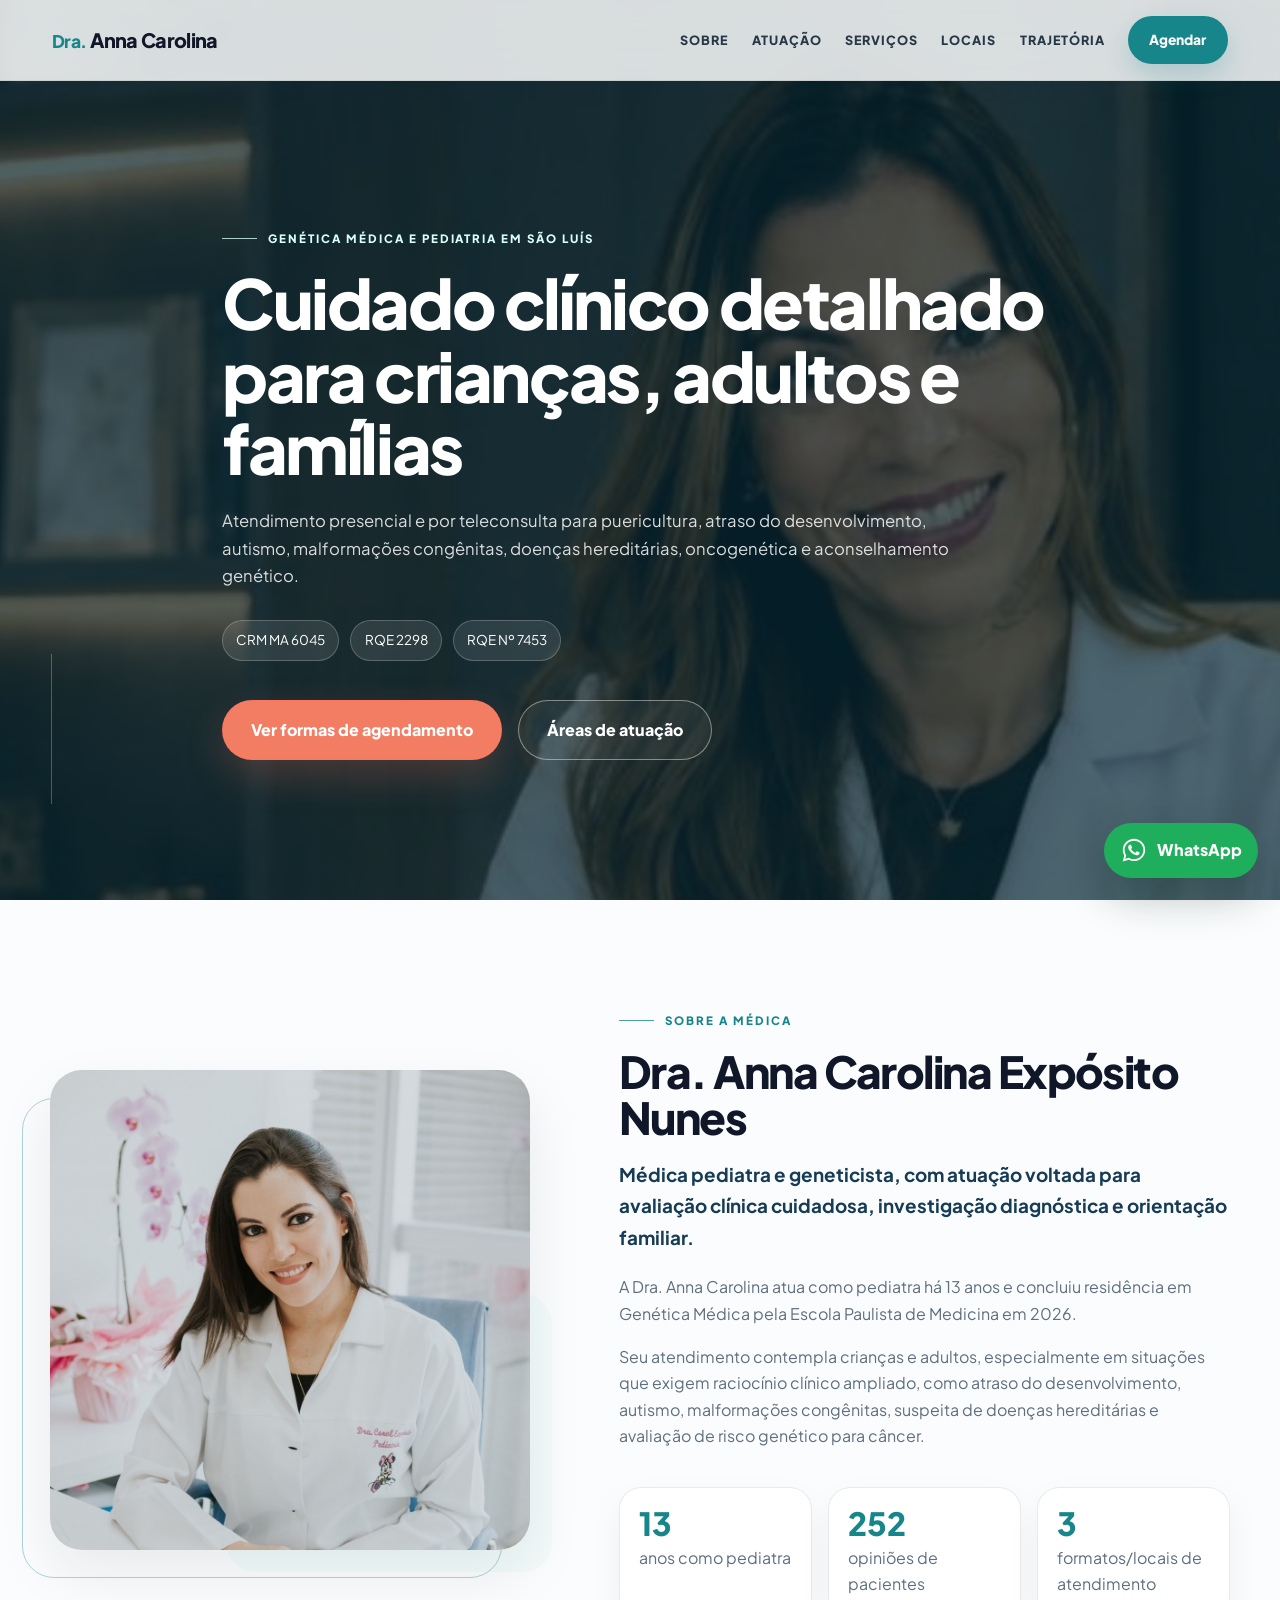
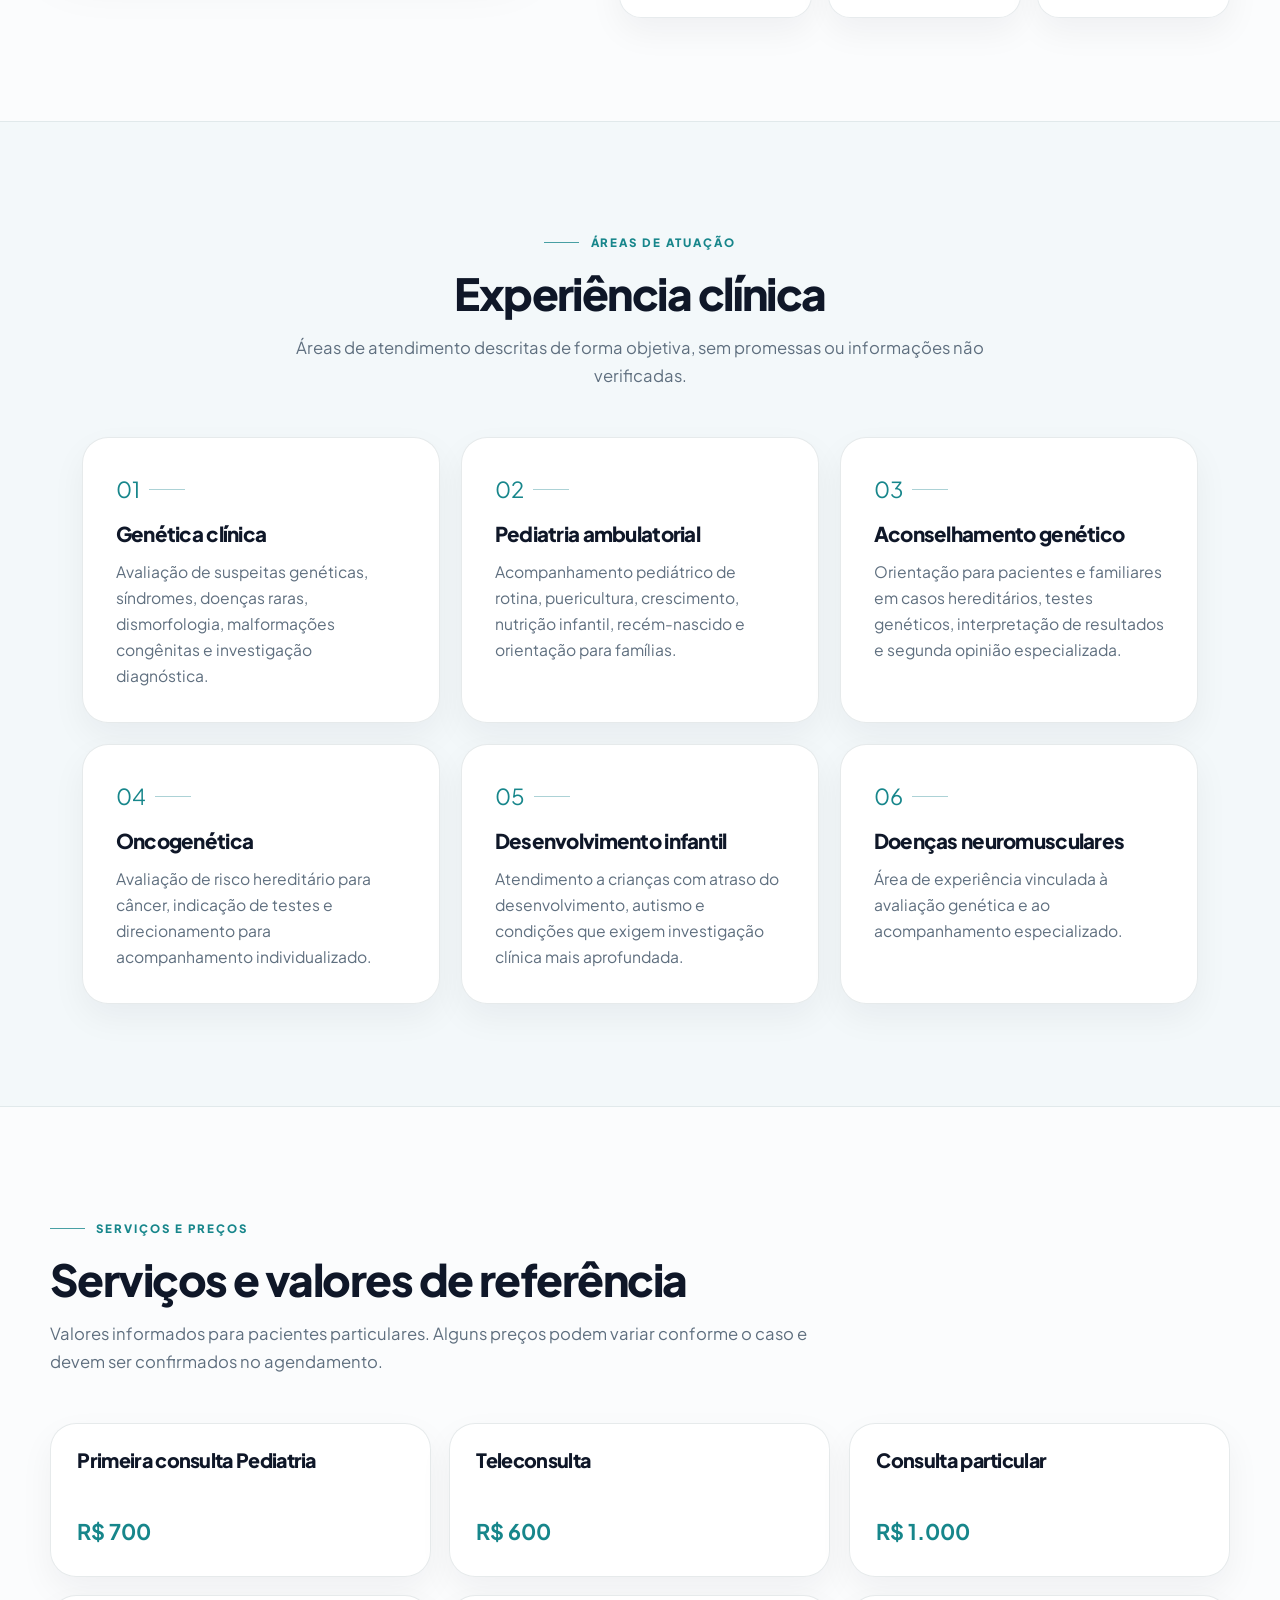
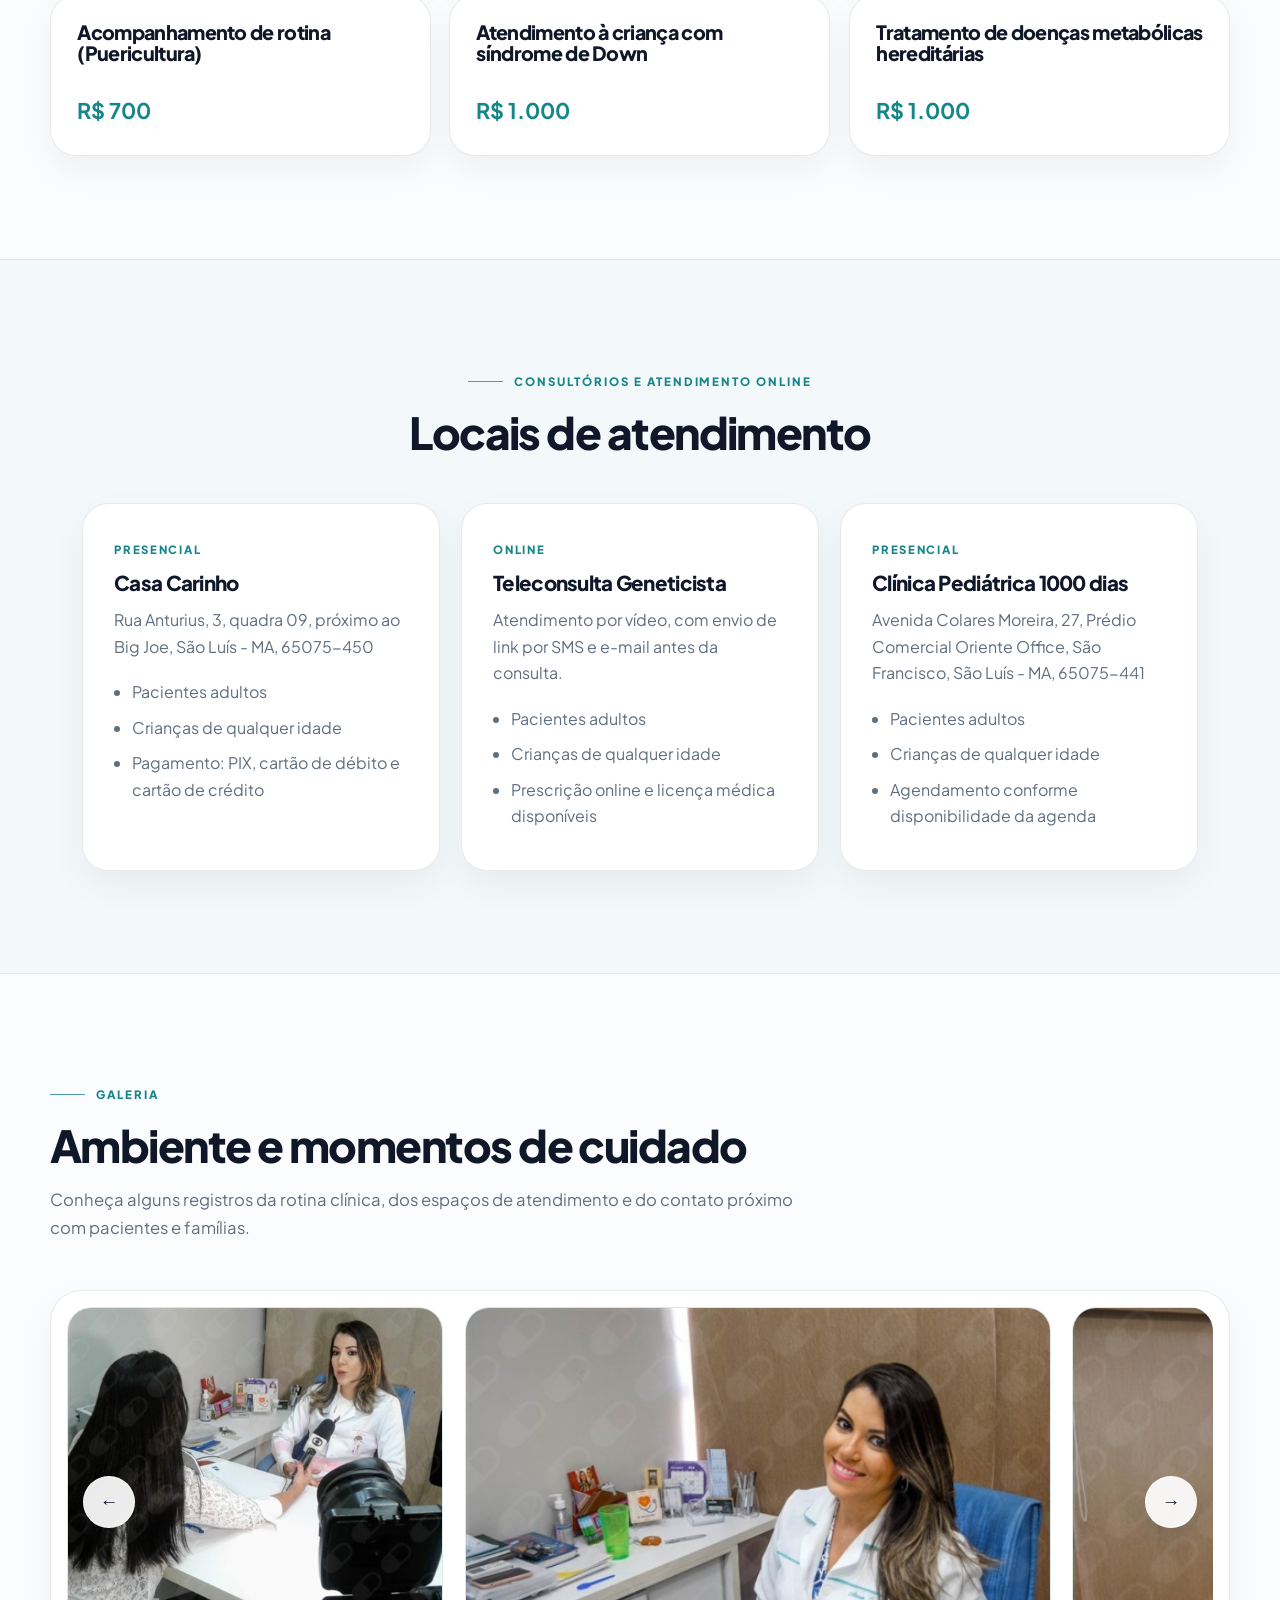
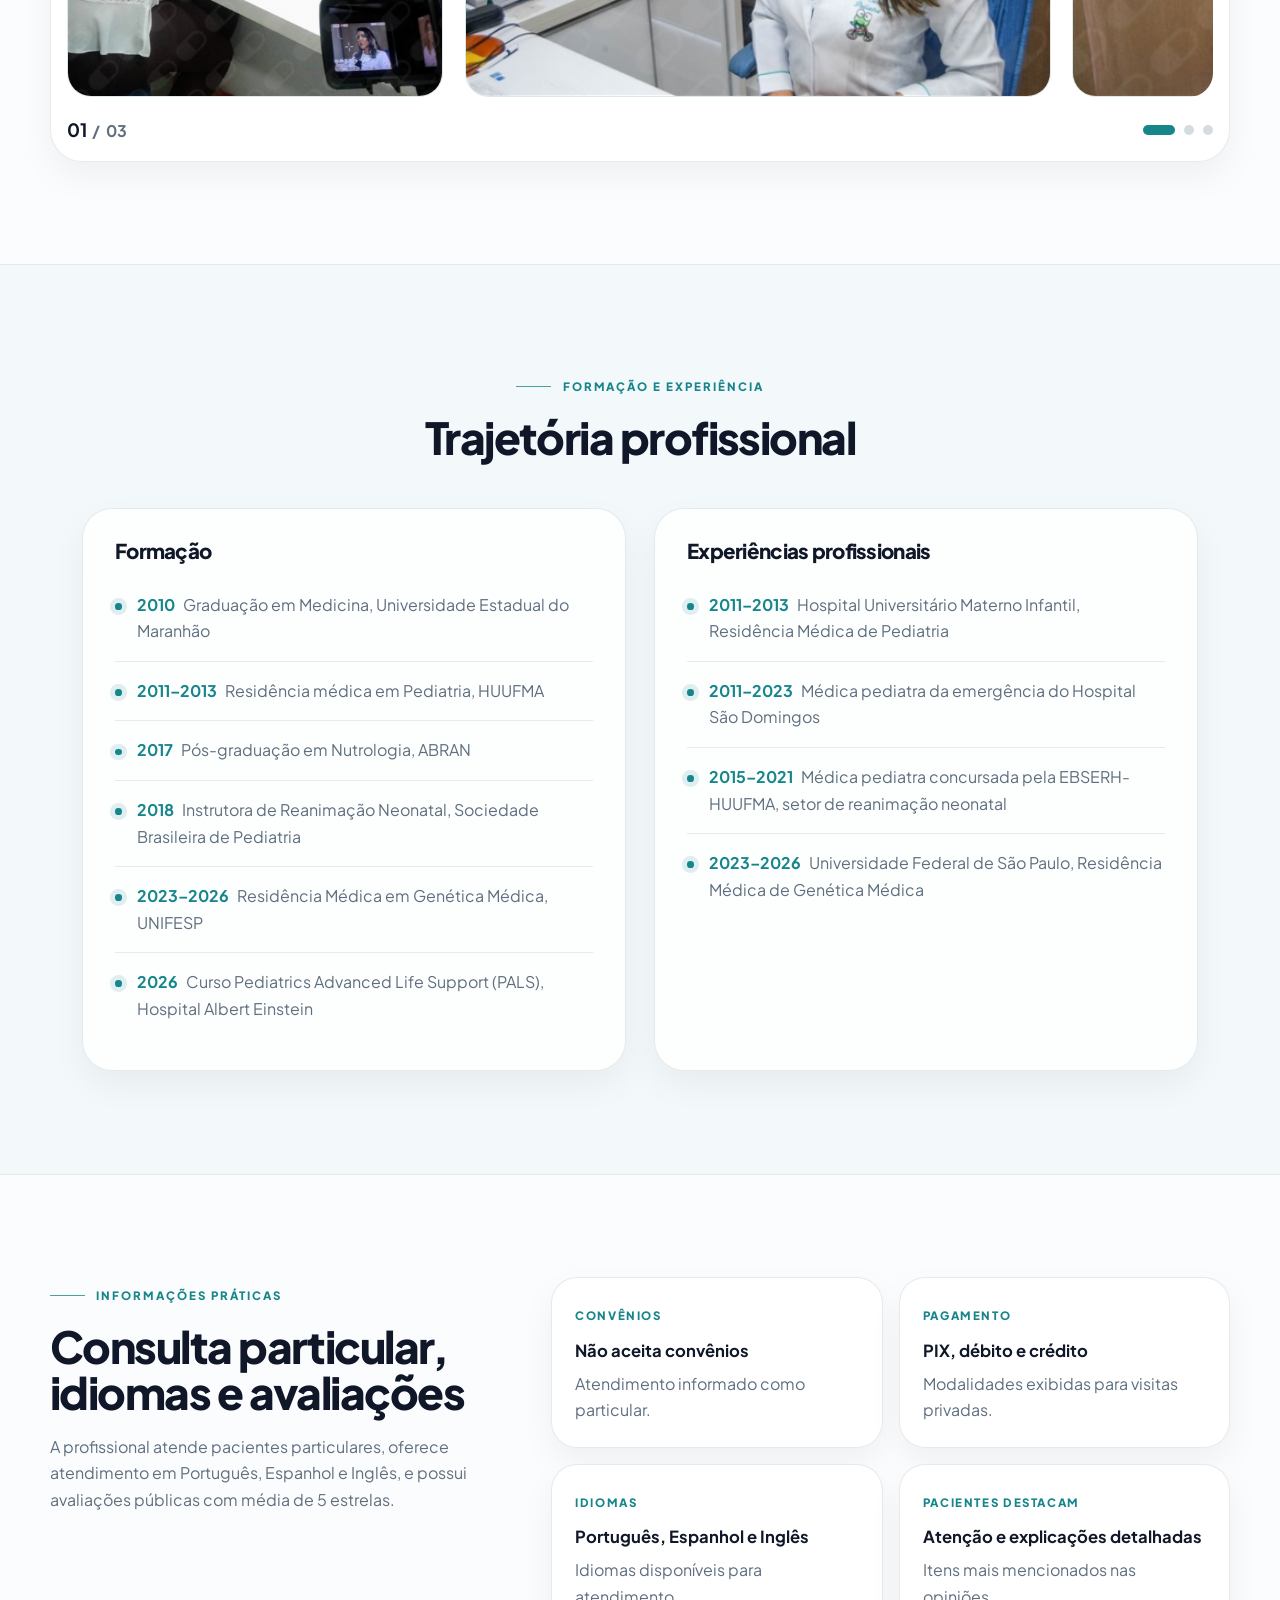
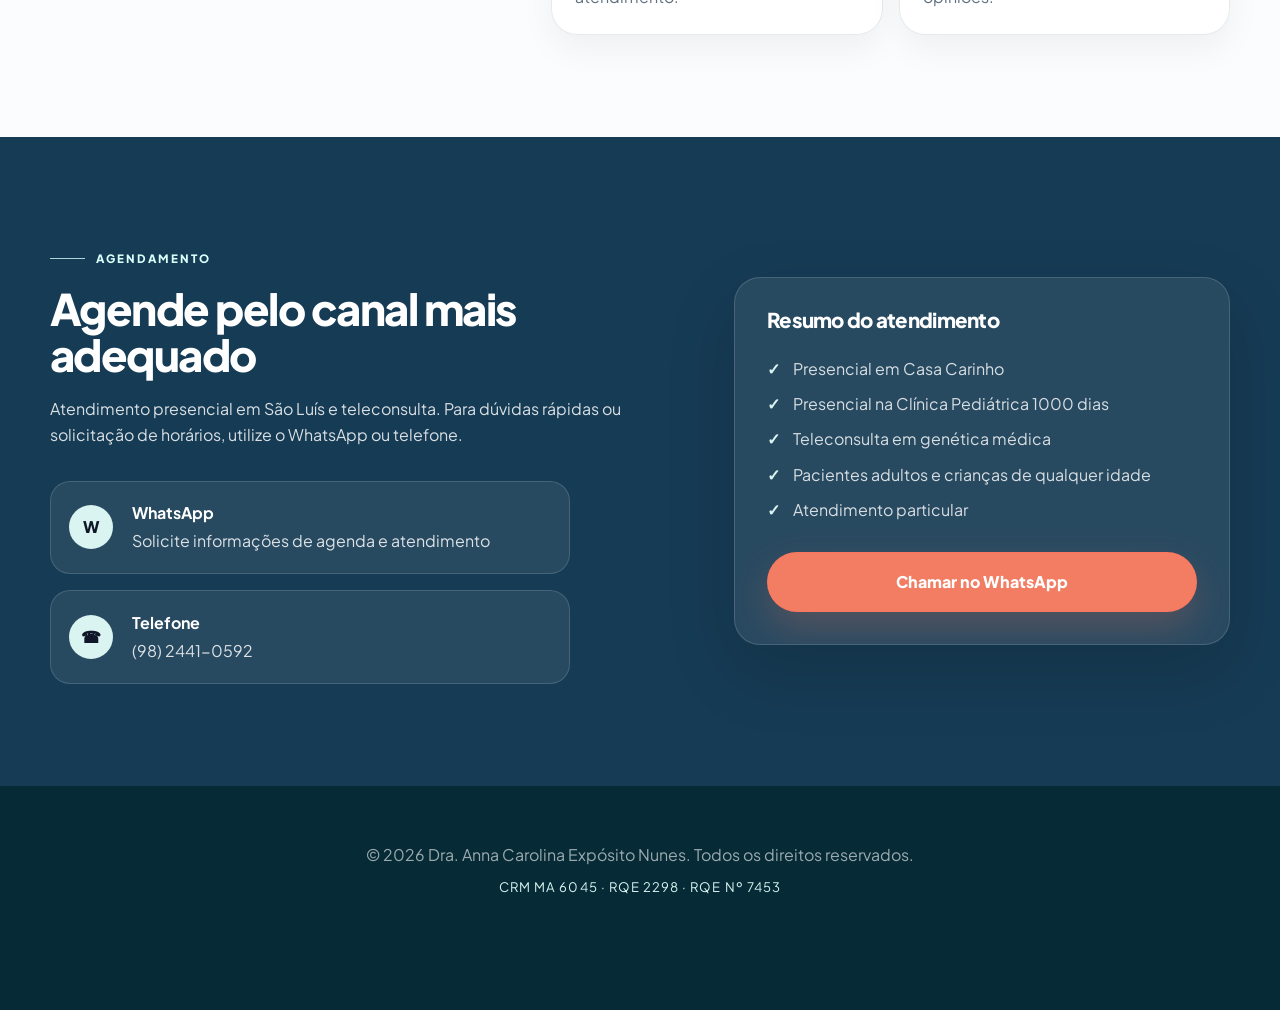
==== index.html @ 24bbf536 "Add files via upload" ====
<!DOCTYPE html>
<html lang="pt-BR">
<head>
    <meta charset="UTF-8">
    <meta name="viewport" content="width=device-width, initial-scale=1.0">
    <meta name="description" content="Dra. Anna Carolina Expósito Nunes, médica geneticista e pediatra em São Luís. Atendimento presencial, teleconsulta, puericultura, aconselhamento genético e avaliação de casos complexos.">
    <title>Dra. Anna Carolina Expósito Nunes | Geneticista e Pediatra em São Luís</title>
    <link rel="preconnect" href="https://fonts.googleapis.com">
    <link rel="preconnect" href="https://fonts.gstatic.com" crossorigin>
    <link href="https://fonts.googleapis.com/css2?family=Plus+Jakarta+Sans:wght@400;500;600;700;800&display=swap" rel="stylesheet">
    <link rel="stylesheet" href="styles.css">

    <script type="application/ld+json">
    {
      "@context": "https://schema.org",
      "@type": "Physician",
      "name": "Dra. Anna Carolina Expósito Nunes",
      "medicalSpecialty": ["Pediatrics", "Medical Genetics"],
      "address": [
        {
          "@type": "PostalAddress",
          "streetAddress": "Rua Anturius, 3, quadra 09, próximo ao Big Joe",
          "addressLocality": "São Luís",
          "postalCode": "65075-450",
          "addressCountry": "BR"
        },
        {
          "@type": "PostalAddress",
          "streetAddress": "Avenida Colares Moreira, 27, Prédio Comercial Oriente Office, São Francisco",
          "addressLocality": "São Luís",
          "postalCode": "65075-441",
          "addressCountry": "BR"
        }
      ],
      "telephone": "+55 98 2441-0592",
      "availableLanguage": ["Português", "Espanhol", "Inglês"]
    }
    </script>
</head>
<body>
    <header class="header" id="topo">
        <div class="nav-container">
            <a href="#topo" class="logo" aria-label="Página inicial da Dra. Anna Carolina">
                <span class="logo-small">Dra.</span> Anna Carolina
            </a>
            <button class="menu-toggle" aria-label="Abrir menu" aria-expanded="false">
                <span class="bar"></span>
                <span class="bar"></span>
            </button>
            <nav class="navbar" aria-label="Menu principal">
                <a href="#sobre" class="nav-link">Sobre</a>
                <a href="#atuacao" class="nav-link">Atuação</a>
                <a href="#servicos" class="nav-link">Serviços</a>
                <a href="#locais" class="nav-link">Locais</a>
                <a href="#trajetoria" class="nav-link">Trajetória</a>
                <a href="#contato" class="btn-cta-nav">Agendar</a>
            </nav>
        </div>
    </header>

    <main>
        <section class="hero">
            <div class="hero-bg" style="background-image: url('images/banner.jpg');"></div>
            <div class="hero-overlay"></div>
            <div class="hero-content container">
                <span class="hero-tag reveal">Genética médica e pediatria em São Luís</span>
                <h1 class="reveal delay-1">Cuidado clínico detalhado para crianças, adultos e famílias</h1>
                <p class="reveal delay-2">Atendimento presencial e por teleconsulta para puericultura, atraso do desenvolvimento, autismo, malformações congênitas, doenças hereditárias, oncogenética e aconselhamento genético.</p>
                <div class="hero-meta reveal delay-2" aria-label="Dados profissionais">
                    <span>CRM MA 6045</span>
                    <span>RQE 2298</span>
                    <span>RQE Nº 7453</span>
                </div>
                <div class="hero-actions reveal delay-3">
                    <a href="#contato" class="btn-primary">Ver formas de agendamento</a>
                    <a href="#atuacao" class="btn-secondary">Áreas de atuação</a>
                </div>
            </div>
        </section>

        <section id="sobre" class="about section-spacing container">
            <div class="about-grid">
                <div class="about-image-wrapper reveal-left">
                    <div class="image-border-effect"></div>
                    <img src="images/perfil.jpg" alt="Dra. Anna Carolina Expósito Nunes" class="about-img">
                </div>
                <div class="about-text-content reveal-right">
                    <span class="section-tag">Sobre a médica</span>
                    <h2>Dra. Anna Carolina Expósito Nunes</h2>
                    <p class="subtitle-editorial">Médica pediatra e geneticista, com atuação voltada para avaliação clínica cuidadosa, investigação diagnóstica e orientação familiar.</p>
                    <p>A Dra. Anna Carolina atua como pediatra há 13 anos e concluiu residência em Genética Médica pela Escola Paulista de Medicina em 2026.</p>
                    <p>Seu atendimento contempla crianças e adultos, especialmente em situações que exigem raciocínio clínico ampliado, como atraso do desenvolvimento, autismo, malformações congênitas, suspeita de doenças hereditárias e avaliação de risco genético para câncer.</p>
                    <div class="about-badges" aria-label="Resumo profissional">
                        <div class="badge"><strong>13</strong> anos como pediatra</div>
                        <div class="badge"><strong>252</strong> opiniões de pacientes</div>
                        <div class="badge"><strong>3</strong> formatos/locais de atendimento</div>
                    </div>
                </div>
            </div>
        </section>

        <section id="atuacao" class="services section-spacing bg-light">
            <div class="container">
                <div class="section-header center reveal">
                    <span class="section-tag">Áreas de atuação</span>
                    <h2>Experiência clínica</h2>
                    <p>Áreas de atendimento descritas de forma objetiva, sem promessas ou informações não verificadas.</p>
                </div>
                <div class="services-grid compact-grid">
                    <article class="service-card reveal-up">
                        <div class="card-icon">01</div>
                        <h3>Genética clínica</h3>
                        <p>Avaliação de suspeitas genéticas, síndromes, doenças raras, dismorfologia, malformações congênitas e investigação diagnóstica.</p>
                    </article>
                    <article class="service-card reveal-up delay-1">
                        <div class="card-icon">02</div>
                        <h3>Pediatria ambulatorial</h3>
                        <p>Acompanhamento pediátrico de rotina, puericultura, crescimento, nutrição infantil, recém-nascido e orientação para famílias.</p>
                    </article>
                    <article class="service-card reveal-up delay-2">
                        <div class="card-icon">03</div>
                        <h3>Aconselhamento genético</h3>
                        <p>Orientação para pacientes e familiares em casos hereditários, testes genéticos, interpretação de resultados e segunda opinião especializada.</p>
                    </article>
                    <article class="service-card reveal-up">
                        <div class="card-icon">04</div>
                        <h3>Oncogenética</h3>
                        <p>Avaliação de risco hereditário para câncer, indicação de testes e direcionamento para acompanhamento individualizado.</p>
                    </article>
                    <article class="service-card reveal-up delay-1">
                        <div class="card-icon">05</div>
                        <h3>Desenvolvimento infantil</h3>
                        <p>Atendimento a crianças com atraso do desenvolvimento, autismo e condições que exigem investigação clínica mais aprofundada.</p>
                    </article>
                    <article class="service-card reveal-up delay-2">
                        <div class="card-icon">06</div>
                        <h3>Doenças neuromusculares</h3>
                        <p>Área de experiência vinculada à avaliação genética e ao acompanhamento especializado.</p>
                    </article>
                </div>
            </div>
        </section>

        <section id="servicos" class="pricing section-spacing container">
            <div class="section-header reveal">
                <span class="section-tag">Serviços e preços</span>
                <h2>Serviços e valores de referência</h2>
                <p>Valores informados para pacientes particulares. Alguns preços podem variar conforme o caso e devem ser confirmados no agendamento.</p>
            </div>
            <div class="price-grid">
                <article class="price-card reveal-up">
                    <h3>Primeira consulta Pediatria</h3>
                    <strong>R$ 700</strong>
                </article>
                <article class="price-card reveal-up delay-1">
                    <h3>Teleconsulta</h3>
                    <strong>R$ 600</strong>
                </article>
                <article class="price-card reveal-up delay-2">
                    <h3>Consulta particular</h3>
                    <strong>R$ 1.000</strong>
                </article>
                <article class="price-card reveal-up">
                    <h3>Acompanhamento de rotina (Puericultura)</h3>
                    <strong>R$ 700</strong>
                </article>
                <article class="price-card reveal-up delay-1">
                    <h3>Atendimento à criança com síndrome de Down</h3>
                    <strong>R$ 1.000</strong>
                </article>
                <article class="price-card reveal-up delay-2">
                    <h3>Tratamento de doenças metabólicas hereditárias</h3>
                    <strong>R$ 1.000</strong>
                </article>
            </div>
        </section>

        <section id="locais" class="locations section-spacing bg-light">
            <div class="container">
                <div class="section-header center reveal">
                    <span class="section-tag">Consultórios e atendimento online</span>
                    <h2>Locais de atendimento</h2>
                </div>
                <div class="locations-grid">
                    <article class="location-card reveal-up">
                        <span class="location-type">Presencial</span>
                        <h3>Casa Carinho</h3>
                        <p>Rua Anturius, 3, quadra 09, próximo ao Big Joe, São Luís - MA, 65075-450</p>
                        <ul>
                            <li>Pacientes adultos</li>
                            <li>Crianças de qualquer idade</li>
                            <li>Pagamento: PIX, cartão de débito e cartão de crédito</li>
                        </ul>
                    </article>
                    <article class="location-card reveal-up delay-1">
                        <span class="location-type">Online</span>
                        <h3>Teleconsulta Geneticista</h3>
                        <p>Atendimento por vídeo, com envio de link por SMS e e-mail antes da consulta.</p>
                        <ul>
                            <li>Pacientes adultos</li>
                            <li>Crianças de qualquer idade</li>
                            <li>Prescrição online e licença médica disponíveis</li>
                        </ul>
                    </article>
                    <article class="location-card reveal-up delay-2">
                        <span class="location-type">Presencial</span>
                        <h3>Clínica Pediátrica 1000 dias</h3>
                        <p>Avenida Colares Moreira, 27, Prédio Comercial Oriente Office, São Francisco, São Luís - MA, 65075-441</p>
                        <ul>
                            <li>Pacientes adultos</li>
                            <li>Crianças de qualquer idade</li>
                            <li>Agendamento conforme disponibilidade da agenda</li>
                        </ul>
                    </article>
                </div>
            </div>
        </section>

        <section class="gallery section-spacing container" aria-labelledby="galeria-title">
            <div class="section-header reveal">
                <span class="section-tag">Galeria</span>
                <h2 id="galeria-title">Ambiente e momentos de cuidado</h2>
                <p>Conheça alguns registros da rotina clínica, dos espaços de atendimento e do contato próximo com pacientes e famílias.</p>
            </div>
            <div class="carousel-wrapper reveal-up">
                <div class="carousel-stage" aria-live="polite">
                    <button class="carousel-btn prev" type="button" aria-label="Imagem anterior">
                        <span aria-hidden="true">←</span>
                    </button>
                    <div class="carousel-track">
                        <div class="carousel-slide"><img src="images/carrousel_1.jpg" alt="Imagem da galeria de atendimento 1"></div>
                        <div class="carousel-slide"><img src="images/carrousel_2.jpg" alt="Imagem da galeria de atendimento 2"></div>
                        <div class="carousel-slide"><img src="images/carrousel_3.jpg" alt="Imagem da galeria de atendimento 3"></div>
                        <div class="carousel-slide"><img src="images/carrousel_4.jpg" alt="Imagem da galeria de atendimento 4"></div>
                        <div class="carousel-slide"><img src="images/carrousel_5.jpg" alt="Imagem da galeria de atendimento 5"></div>
                    </div>
                    <button class="carousel-btn next" type="button" aria-label="Próxima imagem">
                        <span aria-hidden="true">→</span>
                    </button>
                </div>
                <div class="carousel-footer">
                    <div class="carousel-status" aria-label="Posição da galeria">
                        <span class="carousel-current">01</span>
                        <span class="carousel-divider">/</span>
                        <span class="carousel-total">01</span>
                    </div>
                    <div class="carousel-dots" role="tablist" aria-label="Navegação da galeria"></div>
                </div>
            </div>
        </section>

        <section id="trajetoria" class="timeline-section section-spacing bg-light">
            <div class="container">
                <div class="section-header center reveal">
                    <span class="section-tag">Formação e experiência</span>
                    <h2>Trajetória profissional</h2>
                </div>
                <div class="timeline-grid">
                    <div class="timeline-column reveal-left">
                        <h3>Formação</h3>
                        <ul class="timeline-list">
                            <li><strong>2010</strong> Graduação em Medicina, Universidade Estadual do Maranhão</li>
                            <li><strong>2011–2013</strong> Residência médica em Pediatria, HUUFMA</li>
                            <li><strong>2017</strong> Pós-graduação em Nutrologia, ABRAN</li>
                            <li><strong>2018</strong> Instrutora de Reanimação Neonatal, Sociedade Brasileira de Pediatria</li>
                            <li><strong>2023–2026</strong> Residência Médica em Genética Médica, UNIFESP</li>
                            <li><strong>2026</strong> Curso Pediatrics Advanced Life Support (PALS), Hospital Albert Einstein</li>
                        </ul>
                    </div>
                    <div class="timeline-column reveal-right">
                        <h3>Experiências profissionais</h3>
                        <ul class="timeline-list">
                            <li><strong>2011–2013</strong> Hospital Universitário Materno Infantil, Residência Médica de Pediatria</li>
                            <li><strong>2011–2023</strong> Médica pediatra da emergência do Hospital São Domingos</li>
                            <li><strong>2015–2021</strong> Médica pediatra concursada pela EBSERH-HUUFMA, setor de reanimação neonatal</li>
                            <li><strong>2023–2026</strong> Universidade Federal de São Paulo, Residência Médica de Genética Médica</li>
                        </ul>
                    </div>
                </div>
            </div>
        </section>

        <section class="trust section-spacing container">
            <div class="trust-grid">
                <div class="trust-copy reveal-left">
                    <span class="section-tag">Informações práticas</span>
                    <h2>Consulta particular, idiomas e avaliações</h2>
                    <p>A profissional atende pacientes particulares, oferece atendimento em Português, Espanhol e Inglês, e possui avaliações públicas com média de 5 estrelas.</p>
                </div>
                <div class="trust-cards reveal-right">
                    <div class="mini-card">
                        <span>Convênios</span>
                        <strong>Não aceita convênios</strong>
                        <p>Atendimento informado como particular.</p>
                    </div>
                    <div class="mini-card">
                        <span>Pagamento</span>
                        <strong>PIX, débito e crédito</strong>
                        <p>Modalidades exibidas para visitas privadas.</p>
                    </div>
                    <div class="mini-card">
                        <span>Idiomas</span>
                        <strong>Português, Espanhol e Inglês</strong>
                        <p>Idiomas disponíveis para atendimento.</p>
                    </div>
                    <div class="mini-card">
                        <span>Pacientes destacam</span>
                        <strong>Atenção e explicações detalhadas</strong>
                        <p>Itens mais mencionados nas opiniões.</p>
                    </div>
                </div>
            </div>
        </section>

        <section id="contato" class="contact bg-dark text-light">
            <div class="container contact-grid section-spacing">
                <div class="contact-info reveal-left">
                    <span class="section-tag style-light">Agendamento</span>
                    <h2>Agende pelo canal mais adequado</h2>
                    <p>Atendimento presencial em São Luís e teleconsulta. Para dúvidas rápidas ou solicitação de horários, utilize o WhatsApp ou telefone.</p>
                    <div class="contact-methods">
                        <a href="https://wa.me/559824410592?text=Ol%C3%A1%2C%20gostaria%20de%20informa%C3%A7%C3%B5es%20sobre%20agendamento%20com%20a%20Dra.%20Anna%20Carolina." target="_blank" rel="noopener" class="contact-item-link">
                            <div class="contact-item">
                                <span class="icon-circle">W</span>
                                <div>
                                    <h4>WhatsApp</h4>
                                    <p>Solicite informações de agenda e atendimento</p>
                                </div>
                            </div>
                        </a>
                        <a href="tel:+559824410592" class="contact-item-link">
                            <div class="contact-item">
                                <span class="icon-circle">☎</span>
                                <div>
                                    <h4>Telefone</h4>
                                    <p>(98) 2441-0592</p>
                                </div>
                            </div>
                        </a>
                    </div>
                </div>
                <div class="contact-panel reveal-right">
                    <h3>Resumo do atendimento</h3>
                    <ul class="check-list">
                        <li>Presencial em Casa Carinho</li>
                        <li>Presencial na Clínica Pediátrica 1000 dias</li>
                        <li>Teleconsulta em genética médica</li>
                        <li>Pacientes adultos e crianças de qualquer idade</li>
                        <li>Atendimento particular</li>
                    </ul>
                    <a href="https://wa.me/559824410592?text=Ol%C3%A1%2C%20gostaria%20de%20informa%C3%A7%C3%B5es%20sobre%20agendamento%20com%20a%20Dra.%20Anna%20Carolina." target="_blank" rel="noopener" class="btn-primary full-width">Chamar no WhatsApp</a>
                </div>
            </div>
        </section>
    </main>

    <footer class="footer">
        <div class="container footer-content">
            <p>&copy; 2026 Dra. Anna Carolina Expósito Nunes. Todos os direitos reservados.</p>
            <p class="crm">CRM MA 6045 · RQE 2298 · RQE Nº 7453</p>
        </div>
    </footer>

    <a class="floating-whatsapp" href="https://wa.me/559824410592?text=Ol%C3%A1%2C%20gostaria%20de%20informa%C3%A7%C3%B5es%20sobre%20agendamento%20com%20a%20Dra.%20Anna%20Carolina." target="_blank" rel="noopener" aria-label="Abrir conversa no WhatsApp">
        <svg viewBox="0 0 32 32" aria-hidden="true" focusable="false">
            <path d="M16.01 3.2c-7.05 0-12.78 5.7-12.78 12.72 0 2.24.59 4.43 1.72 6.36L3.1 29l6.9-1.8a12.83 12.83 0 0 0 6.01 1.5c7.05 0 12.79-5.7 12.79-12.72S23.06 3.2 16.01 3.2Zm0 23.35c-1.94 0-3.83-.52-5.5-1.51l-.39-.23-4.1 1.07 1.1-3.98-.26-.41a10.52 10.52 0 0 1-1.61-5.57c0-5.84 4.83-10.6 10.76-10.6 5.94 0 10.77 4.76 10.77 10.6 0 5.84-4.83 10.63-10.77 10.63Zm5.9-7.96c-.32-.16-1.9-.93-2.2-1.04-.3-.1-.52-.16-.74.16-.22.32-.85 1.04-1.04 1.26-.19.21-.38.24-.7.08-.32-.16-1.36-.5-2.6-1.6-.96-.85-1.6-1.9-1.79-2.22-.19-.32-.02-.49.14-.65.14-.14.32-.37.48-.56.16-.19.21-.32.32-.54.1-.21.05-.4-.03-.56-.08-.16-.74-1.78-1.01-2.43-.27-.64-.54-.55-.74-.56h-.63c-.21 0-.56.08-.85.4-.29.32-1.12 1.09-1.12 2.67 0 1.57 1.15 3.09 1.31 3.3.16.21 2.26 3.44 5.48 4.82.77.33 1.36.53 1.83.68.77.24 1.47.21 2.02.13.62-.09 1.9-.77 2.17-1.52.27-.75.27-1.39.19-1.52-.08-.13-.29-.21-.61-.37Z"/>
        </svg>
        <span>WhatsApp</span>
    </a>

    <script src="script.js"></script>
</body>
</html>
---- styles.css ----
:root {
    --ink: #203244;
    --ink-strong: #0f1728;
    --green: #17868B;
    --green-deep: #163B54;
    --sage: #CDEDEC;
    --sage-light: #F2FBFA;
    --clay: #F27D63;
    --clay-dark: #D45F47;
    --sand: #D9F4F1;
    --linen: #FBFCFD;
    --paper: #FFFFFF;
    --mist: #F3F8FA;
    --text-dark: #263746;
    --text-muted: #5F6F7F;
    --text-soft: rgba(255, 255, 255, 0.84);
    --border: rgba(22, 59, 84, 0.10);
    --border-strong: rgba(22, 59, 84, 0.18);
    --shadow-sm: 0 14px 34px rgba(15, 23, 40, 0.05);
    --shadow-md: 0 24px 56px rgba(15, 23, 40, 0.08);
    --shadow-lg: 0 36px 84px rgba(22, 59, 84, 0.15);
    --font-serif: 'Plus Jakarta Sans', Arial, sans-serif;
    --font-sans: 'Plus Jakarta Sans', Arial, sans-serif;
    --ease-out: cubic-bezier(.16, 1, .3, 1);
    --ease-soft: cubic-bezier(.22, .61, .36, 1);
    --transition: 380ms var(--ease-out);
}

* { margin: 0; padding: 0; box-sizing: border-box; }
html { scroll-behavior: smooth; font-size: 16px; }
body {
    font-family: var(--font-sans);
    color: var(--text-dark);
    background: var(--linen);
    line-height: 1.66;
    overflow-x: hidden;
    -webkit-font-smoothing: antialiased;
    text-rendering: optimizeLegibility;
}
img { max-width: 100%; display: block; }
a { color: inherit; }
::selection { background: rgba(14, 124, 134, 0.18); color: var(--ink-strong); }

.container { width: 100%; max-width: 1180px; margin: 0 auto; padding: 0 2rem; }
.section-spacing { padding: clamp(5rem, 8vw, 8rem) 0; }
.bg-light {
    background: var(--mist);
    border-block: 1px solid rgba(14, 50, 65, 0.08);
}
.bg-dark {
    background: var(--green-deep);
}
.text-light { color: var(--paper); }
.center { text-align: center; }

h1, h2, h3 {
    font-family: var(--font-serif);
    font-weight: 800;
    line-height: 1.06;
    color: var(--ink-strong);
    letter-spacing: -0.035em;
}
.text-light h2,
.text-light h3 { color: var(--paper); }
h1 { font-size: clamp(2.75rem, 5.35vw, 5.65rem); max-width: 900px; }
h2 { font-size: clamp(2rem, 3.45vw, 3.2rem); margin-bottom: 1.1rem; }
h3 { font-size: 1.28rem; margin-bottom: 0.82rem; }
p { color: var(--text-muted); }
.text-light p { color: var(--text-soft); }

.header {
    position: fixed;
    inset: 0 0 auto 0;
    z-index: 1000;
    background: rgba(255, 255, 255, 0.84);
    backdrop-filter: blur(18px) saturate(140%);
    -webkit-backdrop-filter: blur(18px) saturate(140%);
    border-bottom: 1px solid rgba(14, 50, 65, 0.08);
    transition: background 360ms var(--ease-out), box-shadow 360ms var(--ease-out), border-color 360ms var(--ease-out);
}
.header.scrolled {
    background: rgba(255, 255, 255, 0.96);
    box-shadow: 0 16px 42px rgba(16, 24, 40, 0.08);
    border-color: rgba(14, 50, 65, 0.12);
}
.nav-container {
    max-width: 1240px;
    margin: 0 auto;
    padding: 1rem 2rem;
    display: flex;
    align-items: center;
    justify-content: space-between;
    gap: 2rem;
}
.logo {
    font-family: var(--font-sans);
    color: var(--ink-strong);
    font-size: 1.24rem;
    font-weight: 800;
    text-decoration: none;
    letter-spacing: -0.035em;
    white-space: nowrap;
}
.logo-small { color: var(--green); font-size: 0.88em; }
.navbar { display: flex; align-items: center; gap: 1.45rem; }
.nav-link {
    position: relative;
    font-size: 0.79rem;
    text-transform: uppercase;
    letter-spacing: 0.08em;
    text-decoration: none;
    color: var(--text-dark);
    font-weight: 800;
    transition: color 260ms var(--ease-out);
}
.nav-link::after {
    content: "";
    position: absolute;
    left: 0;
    bottom: -0.45rem;
    width: 100%;
    height: 2px;
    background: var(--clay);
    transform: scaleX(0);
    transform-origin: right;
    transition: transform 360ms var(--ease-out);
}
.nav-link:hover { color: var(--green); }
.nav-link:hover::after { transform: scaleX(1); transform-origin: left; }

.btn-cta-nav,
.btn-primary,
.btn-secondary {
    position: relative;
    isolation: isolate;
    overflow: hidden;
    display: inline-flex;
    align-items: center;
    justify-content: center;
    min-height: 48px;
    border-radius: 999px;
    text-decoration: none;
    font-weight: 800;
    transition: transform var(--transition), background var(--transition), border-color var(--transition), box-shadow var(--transition), color var(--transition);
}
.btn-cta-nav {
    background: var(--green);
    color: var(--paper);
    padding: 0.78rem 1.35rem;
    font-size: 0.86rem;
    box-shadow: 0 12px 26px rgba(14, 124, 134, 0.20);
}
.btn-cta-nav:hover { background: var(--green-deep); transform: translateY(-2px); }
.btn-primary {
    background: var(--clay);
    color: var(--paper);
    padding: 0.98rem 1.75rem;
    border: 1px solid rgba(255, 118, 92, 0.82);
    box-shadow: 0 16px 38px rgba(255, 118, 92, 0.22);
}
.btn-primary:hover { background: var(--green-deep); transform: translateY(-3px); box-shadow: 0 22px 50px rgba(7, 59, 74, 0.24); }
.btn-secondary {
    color: var(--paper);
    border: 1px solid rgba(255,255,255,0.42);
    padding: 0.98rem 1.75rem;
    background: rgba(255, 255, 255, 0.05);
}
.btn-secondary:hover { background: rgba(255,255,255,0.13); border-color: rgba(255,255,255,0.78); transform: translateY(-3px); }
.menu-toggle { display: none; flex-direction: column; gap: 6px; border: 0; background: transparent; cursor: pointer; }
.bar { width: 28px; height: 2px; background: var(--ink-strong); display: block; transition: transform 300ms var(--ease-out), opacity 300ms var(--ease-out); }
.menu-toggle.active .bar:first-child { transform: translateY(4px) rotate(42deg); }
.menu-toggle.active .bar:last-child { transform: translateY(-4px) rotate(-42deg); }

.hero {
    min-height: 760px;
    height: 100vh;
    position: relative;
    display: flex;
    align-items: center;
    color: white;
    isolation: isolate;
    overflow: hidden;
}
.hero::after {
    content: "";
    position: absolute;
    left: clamp(1.5rem, 4vw, 4.5rem);
    bottom: clamp(2rem, 8vw, 6rem);
    width: 1px;
    height: clamp(80px, 14vw, 150px);
    background: rgba(255, 255, 255, 0.26);
    pointer-events: none;
    z-index: -1;
}
.hero-bg {
    position: absolute;
    inset: -4vh 0;
    background-size: cover;
    background-position: center;
    transform: translate3d(0, var(--hero-shift, 0px), 0) scale(1.035);
    z-index: -3;
    will-change: transform;
}
.hero-overlay {
    position: absolute;
    inset: 0;
    background: rgba(7, 44, 56, 0.68);
    z-index: -2;
}
.hero-content { max-width: 900px; padding-top: 5rem; }
.hero-tag,
.section-tag {
    display: inline-flex;
    align-items: center;
    gap: 0.7rem;
    text-transform: uppercase;
    letter-spacing: 0.17em;
    font-size: 0.72rem;
    font-weight: 900;
    color: var(--green);
    margin-bottom: 1.1rem;
}
.hero-tag::before,
.section-tag::before {
    content: "";
    width: 2.2rem;
    height: 1px;
    background: currentColor;
    opacity: 0.78;
}
.hero-tag { color: #D9FFFB; }
.hero-content h1 { color: var(--paper); margin-bottom: 1.45rem; }
.hero-content p { color: rgba(255,255,255,0.84); max-width: 740px; font-size: clamp(1.04rem, 1.3vw, 1.18rem); font-weight: 400; margin-bottom: 1.9rem; }
.hero-meta { display: flex; flex-wrap: wrap; gap: 0.7rem; margin-bottom: 2.45rem; }
.hero-meta span {
    border: 1px solid rgba(255,255,255,0.22);
    background: rgba(255,255,255,0.10);
    color: var(--paper);
    padding: 0.52rem 0.82rem;
    border-radius: 999px;
    font-size: 0.84rem;
    backdrop-filter: blur(10px);
}
.hero-actions { display: flex; gap: 1rem; flex-wrap: wrap; }

.section-header { max-width: 760px; margin-bottom: 3rem; }
.section-header.center { margin-left: auto; margin-right: auto; }
.section-header p { font-size: 1.04rem; }
.about-grid { display: grid; grid-template-columns: 0.88fr 1.12fr; gap: clamp(3rem, 7vw, 6rem); align-items: center; }
.about-image-wrapper { position: relative; }
.about-image-wrapper::before {
    content: "";
    position: absolute;
    inset: auto -22px -22px auto;
    width: 68%;
    height: 58%;
    border-radius: 30px;
    background: var(--sage-light);
    z-index: 1;
}
.about-img {
    width: 100%;
    border-radius: 32px;
    object-fit: cover;
    box-shadow: var(--shadow-md);
    position: relative;
    z-index: 2;
    transition: transform 700ms var(--ease-out), filter 700ms var(--ease-out);
}
.about-image-wrapper:hover .about-img { transform: translateY(-6px) scale(1.01); filter: saturate(1.03); }
.image-border-effect {
    position: absolute;
    inset: 28px 28px -28px -28px;
    border: 1px solid rgba(14, 124, 134, 0.32);
    border-radius: 32px;
    z-index: 1;
}
.subtitle-editorial { font-family: var(--font-sans); color: var(--green-deep); font-size: 1.18rem; font-weight: 700; margin-bottom: 1.35rem; }
.about-text-content p + p { margin-top: 1rem; }
.about-badges { display: grid; grid-template-columns: repeat(3, 1fr); gap: 1rem; margin-top: 2.35rem; }
.badge {
    background: rgba(255, 255, 255, 0.92);
    border: 1px solid var(--border);
    border-radius: 22px;
    padding: 1.18rem;
    box-shadow: var(--shadow-sm);
    color: var(--text-muted);
    transform: translateZ(0);
}
.badge strong { display: block; font-family: var(--font-sans); font-size: 2rem; color: var(--green); line-height: 1; margin-bottom: 0.35rem; font-weight: 800; }

.services-grid { display: grid; grid-template-columns: repeat(3, minmax(0, 1fr)); gap: 1.3rem; }
.compact-grid { margin-top: 3rem; }
.service-card,
.price-card,
.location-card,
.contact-panel,
.mini-card {
    position: relative;
    background: rgba(255, 255, 255, 0.94);
    border: 1px solid rgba(14, 50, 65, 0.10);
    border-radius: 26px;
    box-shadow: var(--shadow-sm);
    overflow: hidden;
}
.service-card::after,
.price-card::after,
.location-card::after,
.mini-card::after {
    content: "";
    position: absolute;
    inset: 0;
    border-top: 3px solid rgba(14, 124, 134, 0.24);
    opacity: 0;
    transition: opacity var(--transition);
    pointer-events: none;
}
.service-card { padding: 2.05rem; transition: transform var(--transition), border-color var(--transition), box-shadow var(--transition), background var(--transition); }
.service-card:hover { transform: translateY(-6px); border-color: rgba(14, 124, 134, 0.30); box-shadow: var(--shadow-md); background: #FFFFFF; }
.service-card:hover::after,
.price-card:hover::after,
.location-card:hover::after,
.mini-card:hover::after { opacity: 1; }
.card-icon {
    font-family: var(--font-serif);
    color: var(--green);
    font-size: 1.38rem;
    margin-bottom: 1.05rem;
    display: inline-flex;
    align-items: center;
    gap: 0.6rem;
}
.card-icon::after { content: ""; width: 2.25rem; height: 1px; background: rgba(14,124,134,0.34); }
.service-card p { font-size: 0.98rem; }

.price-grid { display: grid; grid-template-columns: repeat(3, minmax(0, 1fr)); gap: 1.15rem; margin-top: 2.5rem; }
.price-card { padding: 1.65rem; transition: transform var(--transition), border-color var(--transition), box-shadow var(--transition); min-height: 154px; display: flex; flex-direction: column; justify-content: space-between; }
.price-card:hover { transform: translateY(-6px); border-color: rgba(14, 124, 134, 0.30); box-shadow: var(--shadow-md); }
.price-card h3 { font-size: 1.23rem; }
.price-card strong { display: inline-flex; color: var(--green); font-size: 1.35rem; margin-top: 1rem; }

.locations-grid { display: grid; grid-template-columns: repeat(3, minmax(0, 1fr)); gap: 1.3rem; margin-top: 3rem; }
.location-card { padding: 1.95rem; transition: transform var(--transition), border-color var(--transition), box-shadow var(--transition); }
.location-card:hover { transform: translateY(-5px); border-color: rgba(14, 124, 134, 0.28); box-shadow: var(--shadow-md); }
.location-type {
    display: inline-block;
    color: var(--green);
    font-weight: 900;
    font-size: 0.71rem;
    text-transform: uppercase;
    letter-spacing: 0.15em;
    margin-bottom: 0.78rem;
}
.location-card p { margin-bottom: 1.18rem; }
ul { padding-left: 1.1rem; }
li { color: var(--text-muted); margin-bottom: 0.55rem; }

.carousel-wrapper {
    margin-top: 2rem;
    padding: 1rem;
    border-radius: 32px;
    background: var(--paper);
    border: 1px solid var(--border);
    box-shadow: var(--shadow-sm);
}
.carousel-stage {
    position: relative;
    overflow: hidden;
    border-radius: 24px;
}
.carousel-track { display: flex; transition: transform 780ms var(--ease-out); gap: 1.35rem; }
.carousel-slide {
    min-width: calc(33.333% - 0.9rem);
    height: 390px;
    flex-shrink: 0;
    overflow: hidden;
    border-radius: 24px;
    background: var(--sage-light);
    border: 1px solid var(--border);
}
.carousel-slide img { width: 100%; height: 100%; object-fit: cover; transition: transform 900ms var(--ease-out), filter 900ms var(--ease-out); }
.carousel-slide:hover img { transform: scale(1.04); filter: saturate(1.03) contrast(1.01); }
.carousel-btn {
    position: absolute;
    top: 50%;
    transform: translateY(-50%);
    z-index: 3;
    width: 52px;
    height: 52px;
    border-radius: 50%;
    border: 1px solid rgba(255,255,255,0.8);
    background: rgba(255,255,255,0.92);
    color: var(--ink-strong);
    display: inline-flex;
    align-items: center;
    justify-content: center;
    font-size: 1.15rem;
    cursor: pointer;
    box-shadow: 0 14px 32px rgba(15, 23, 40, 0.14);
    transition: transform var(--transition), background var(--transition), color var(--transition), box-shadow var(--transition), border-color var(--transition);
    backdrop-filter: blur(12px);
    -webkit-backdrop-filter: blur(12px);
}
.carousel-btn.prev { left: 1rem; }
.carousel-btn.next { right: 1rem; }
.carousel-btn:hover {
    background: var(--green-deep);
    color: white;
    border-color: var(--green-deep);
    transform: translateY(-50%) scale(1.04);
    box-shadow: 0 18px 34px rgba(22, 59, 84, 0.22);
}
.carousel-btn:focus-visible {
    outline: 3px solid rgba(23, 134, 139, 0.28);
    outline-offset: 3px;
}
.carousel-footer {
    margin-top: 1.1rem;
    display: flex;
    align-items: center;
    justify-content: space-between;
    gap: 1rem;
}
.carousel-status {
    display: inline-flex;
    align-items: baseline;
    gap: 0.3rem;
    color: var(--text-muted);
    font-weight: 700;
    letter-spacing: 0.02em;
}
.carousel-current {
    color: var(--ink-strong);
    font-size: 1.15rem;
}
.carousel-dots {
    display: flex;
    align-items: center;
    gap: 0.55rem;
    flex-wrap: wrap;
    justify-content: flex-end;
}
.carousel-dot {
    width: 10px;
    height: 10px;
    border-radius: 999px;
    border: 0;
    background: rgba(22, 59, 84, 0.18);
    cursor: pointer;
    transition: width 260ms var(--ease-out), background 260ms var(--ease-out), transform 260ms var(--ease-out);
}
.carousel-dot:hover { transform: scale(1.1); }
.carousel-dot.active {
    width: 32px;
    background: var(--green);
}

.timeline-grid { display: grid; grid-template-columns: 1fr 1fr; gap: 1.7rem; margin-top: 3rem; }
.timeline-column { background: rgba(255,255,255,0.82); border: 1px solid var(--border); border-radius: 30px; padding: 2rem; box-shadow: var(--shadow-sm); }
.timeline-list { list-style: none; padding: 0; }
.timeline-list li { position: relative; border-bottom: 1px solid rgba(14,50,65,0.09); padding: 1rem 0 1rem 1.35rem; margin: 0; }
.timeline-list li::before {
    content: "";
    position: absolute;
    left: 0;
    top: 1.7rem;
    width: 0.42rem;
    height: 0.42rem;
    border-radius: 50%;
    background: var(--green);
    box-shadow: 0 0 0 5px rgba(14,124,134,0.12);
}
.timeline-list li:last-child { border-bottom: 0; }
.timeline-list strong { color: var(--green); margin-right: 0.35rem; }

.trust-grid { display: grid; grid-template-columns: 0.8fr 1.2fr; gap: 3rem; align-items: start; }
.trust-copy { position: sticky; top: 110px; }
.trust-cards { display: grid; grid-template-columns: 1fr 1fr; gap: 1rem; }
.mini-card { padding: 1.45rem; transition: transform var(--transition), border-color var(--transition), box-shadow var(--transition); }
.mini-card:hover { transform: translateY(-5px); border-color: rgba(174,191,177,0.64); box-shadow: var(--shadow-md); }
.mini-card span { color: var(--green); font-size: 0.72rem; text-transform: uppercase; letter-spacing: 0.14em; font-weight: 900; }
.mini-card strong { display: block; color: var(--ink-strong); margin: 0.55rem 0 0.4rem; font-size: 1.04rem; }

.contact-grid { display: grid; grid-template-columns: 1fr 0.8fr; gap: 4rem; align-items: center; }
.contact-info h2 { font-size: clamp(2rem, 3.4vw, 3.4rem); }
.style-light { color: #D9FFFB; }
.contact-methods { display: grid; gap: 1rem; margin-top: 2rem; max-width: 520px; }
.contact-item-link { text-decoration: none; display: block; }
.contact-item {
    display: flex;
    gap: 1.15rem;
    align-items: center;
    padding: 1.15rem;
    border-radius: 20px;
    border: 1px solid rgba(255,255,255,0.14);
    background: rgba(255,255,255,0.08);
    transition: transform var(--transition), background var(--transition), border-color var(--transition);
}
.contact-item:hover { background: rgba(255,255,255,0.13); border-color: rgba(207,245,243,0.56); transform: translateY(-3px); }
.contact-item h4 { color: white; margin-bottom: 0.12rem; }
.icon-circle { width: 44px; height: 44px; border-radius: 50%; display: inline-flex; align-items: center; justify-content: center; background: var(--sand); color: var(--ink-strong); font-weight: 900; flex: 0 0 auto; }
.contact-panel { padding: 2rem; background: rgba(255,255,255,0.08); border-color: rgba(255,255,255,0.15); box-shadow: 0 26px 70px rgba(0,0,0,0.13); }
.check-list { list-style: none; padding: 0; margin: 1.5rem 0 1.8rem; }
.check-list li { color: rgba(255,255,255,0.82); position: relative; padding-left: 1.6rem; }
.check-list li::before { content: "✓"; position: absolute; left: 0; color: var(--sand); font-weight: 900; }
.full-width { width: 100%; text-align: center; }

.footer { background: #062B36; color: rgba(255,255,255,0.60); text-align: center; padding: 3.5rem 0 7rem; }
.footer p { color: rgba(255,255,255,0.60); }
.footer .crm { color: var(--sand); margin-top: 0.45rem; letter-spacing: 0.08em; font-size: 0.82rem; }
.source-note { font-size: 0.82rem; margin-top: 0.4rem; }

.floating-whatsapp {
    position: fixed;
    right: 22px;
    bottom: 22px;
    z-index: 1100;
    display: inline-flex;
    align-items: center;
    gap: 0.55rem;
    padding: 0.85rem 1rem;
    border-radius: 999px;
    background: #1fae5b;
    color: white;
    text-decoration: none;
    font-weight: 900;
    box-shadow: 0 18px 42px rgba(10, 45, 29, 0.28);
    transition: transform var(--transition), box-shadow var(--transition), filter var(--transition);
    animation: whatsappBreath 4.8s ease-in-out infinite;
}
.floating-whatsapp svg { width: 28px; height: 28px; fill: currentColor; }
.floating-whatsapp:hover { transform: translateY(-4px) scale(1.02); filter: brightness(1.03); box-shadow: 0 24px 56px rgba(10,45,29,0.34); }

.reveal,
.reveal-up,
.reveal-left,
.reveal-right {
    opacity: 0;
    will-change: transform, opacity, filter;
    transition: opacity 560ms var(--ease-out), transform 560ms var(--ease-out);
    filter: none;
}
.reveal { transform: translateY(14px); }
.reveal-up { transform: translateY(20px); }
.reveal-left { transform: translateX(-20px); }
.reveal-right { transform: translateX(20px); }
.active-reveal { opacity: 1; transform: translate(0, 0) scale(1); filter: blur(0); }
.delay-1 { transition-delay: 0.10s; }
.delay-2 { transition-delay: 0.18s; }
.delay-3 { transition-delay: 0.26s; }

@keyframes whatsappBreath {
    0%, 70%, 100% { transform: translateY(0) scale(1); }
    78% { transform: translateY(-2px) scale(1.03); }
    86% { transform: translateY(0) scale(1); }
}

@media (max-width: 1050px) {
    .about-grid,
    .contact-grid,
    .trust-grid,
    .timeline-grid { grid-template-columns: 1fr; gap: 3rem; }
    .services-grid,
    .price-grid,
    .locations-grid { grid-template-columns: repeat(2, minmax(0, 1fr)); }
    .trust-copy { position: static; }
    .carousel-slide { min-width: calc(50% - 0.68rem); }
    .carousel-btn { width: 48px; height: 48px; }
}

@media (max-width: 820px) {
    html { font-size: 15px; }
    .container { padding: 0 1.25rem; }
    .nav-container { padding: 0.9rem 1.25rem; }
    .menu-toggle { display: flex; }
    .navbar {
        position: absolute;
        left: 1rem;
        right: 1rem;
        top: calc(100% + 0.7rem);
        width: auto;
        background: rgba(255, 255, 255, 0.98);
        border: 1px solid var(--border);
        border-radius: 24px;
        box-shadow: var(--shadow-md);
        flex-direction: column;
        align-items: stretch;
        padding: 1.2rem;
        gap: 0.9rem;
        display: none;
    }
    .navbar.active { display: flex; }
    .nav-link { padding: 0.55rem 0; }
    .nav-link::after { bottom: 0.2rem; }
    .hero { min-height: 720px; height: auto; padding: 9rem 0 5rem; }
    .hero::after { display: none; }
    .hero-overlay { background: rgba(7, 44, 56, 0.78); }
    .hero-actions { flex-direction: column; align-items: stretch; }
    .btn-secondary { color: white; }
    .services-grid,
    .price-grid,
    .locations-grid,
    .trust-cards,
    .about-badges { grid-template-columns: 1fr; }
    .carousel-slide { min-width: 100%; height: 330px; }
    .carousel-wrapper { padding: 0.8rem; border-radius: 24px; }
    .carousel-btn { width: 44px; height: 44px; }
    .carousel-btn.prev { left: 0.75rem; }
    .carousel-btn.next { right: 0.75rem; }
    .carousel-footer { flex-direction: column; align-items: flex-start; }
    .carousel-dots { justify-content: flex-start; }
    .image-border-effect { inset: 18px 18px -18px -18px; }
    .about-image-wrapper::before { right: -12px; bottom: -12px; }
    .floating-whatsapp { right: 14px; bottom: 14px; padding: 0.8rem; }
    .floating-whatsapp span { display: none; }
    .footer { padding-bottom: 6rem; }
}

@media (prefers-reduced-motion: reduce) {
    *, *::before, *::after { scroll-behavior: auto !important; transition: none !important; animation: none !important; }
    .hero-bg { transform: none !important; }
    .reveal, .reveal-up, .reveal-left, .reveal-right { opacity: 1; transform: none; filter: none; }
}
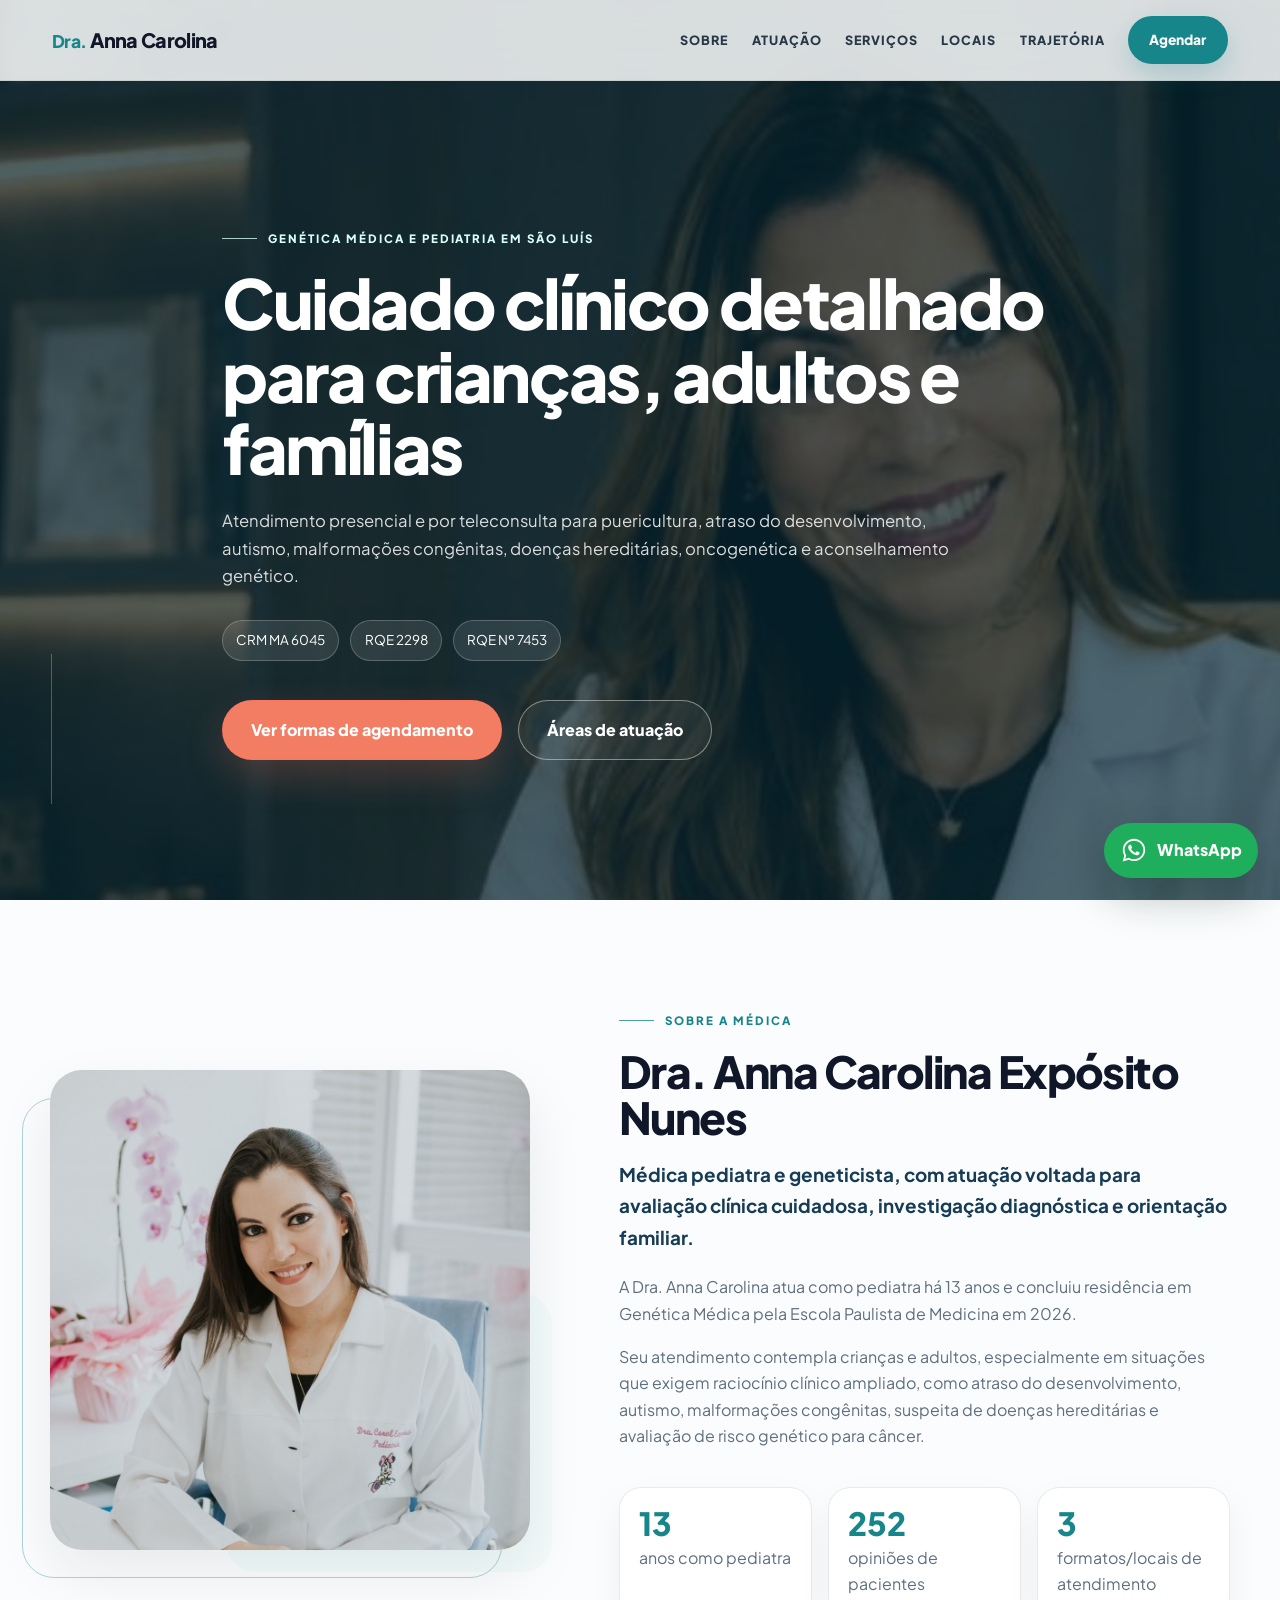
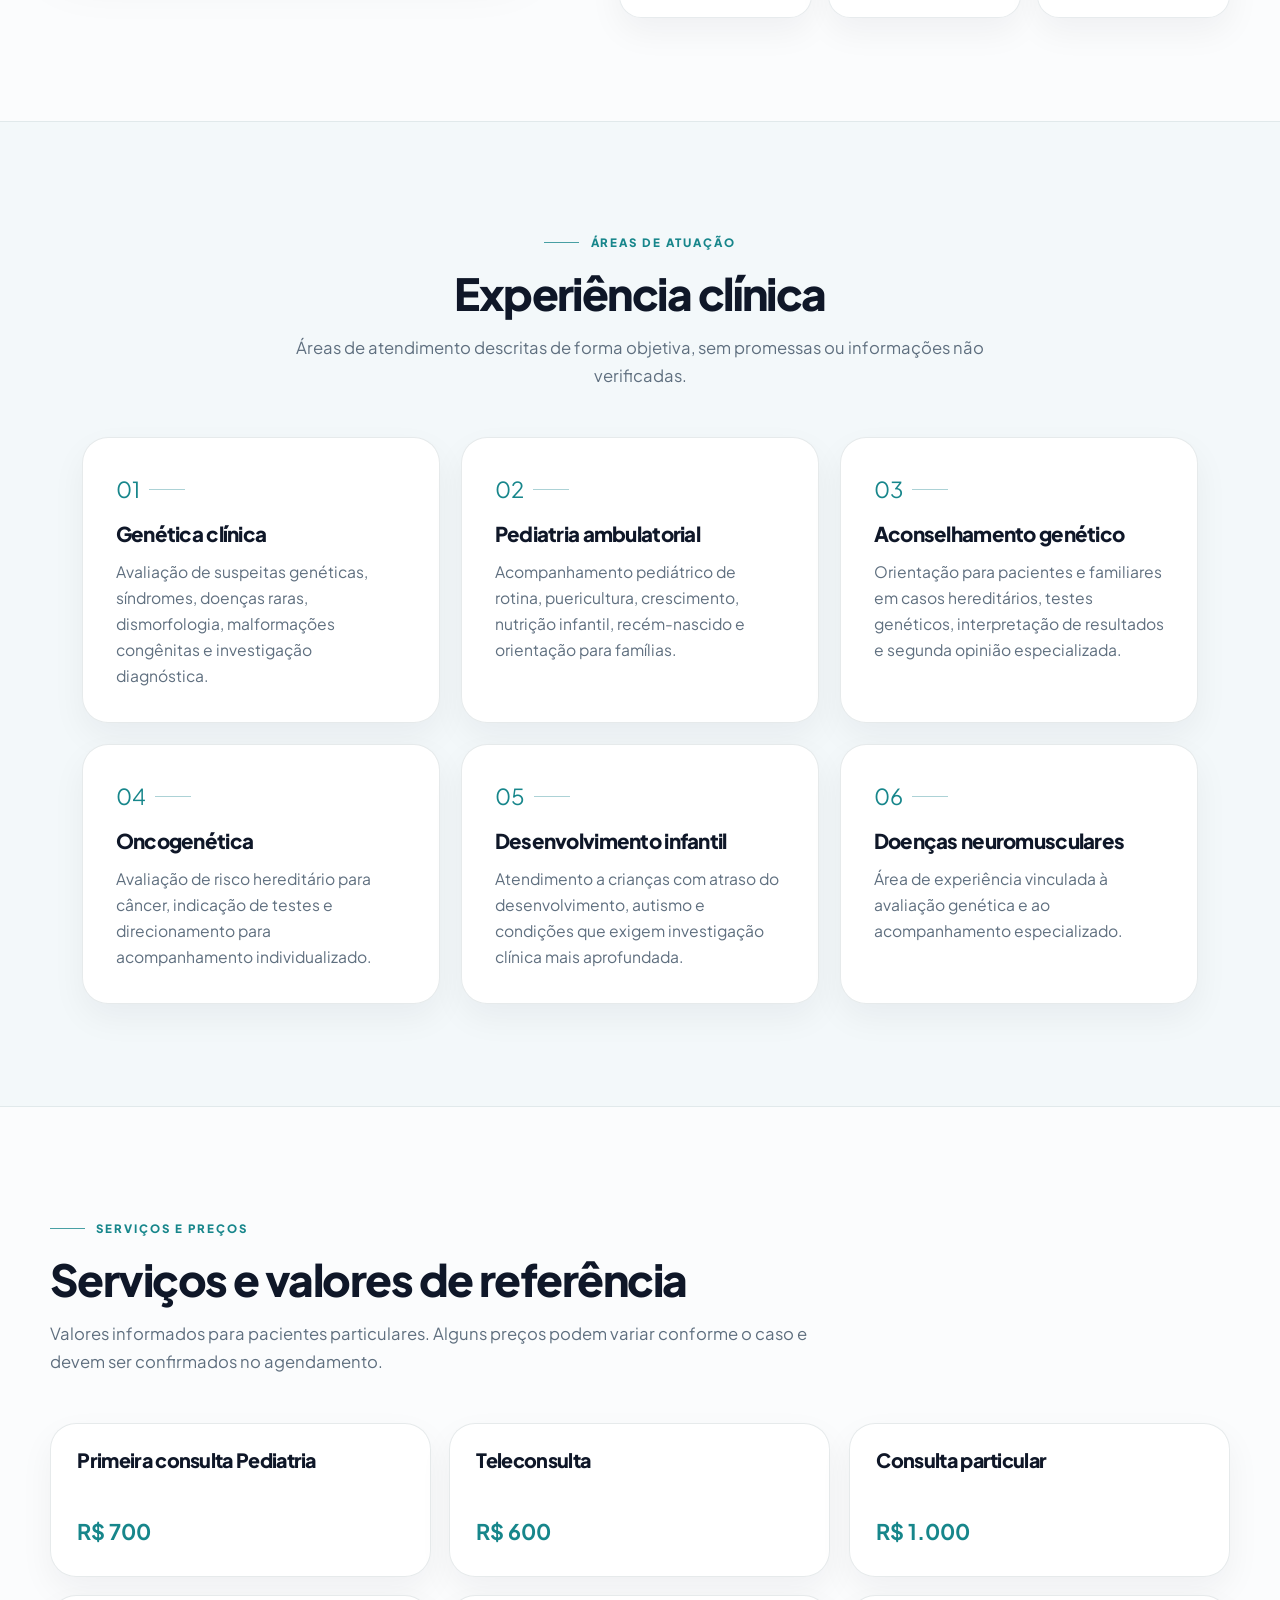
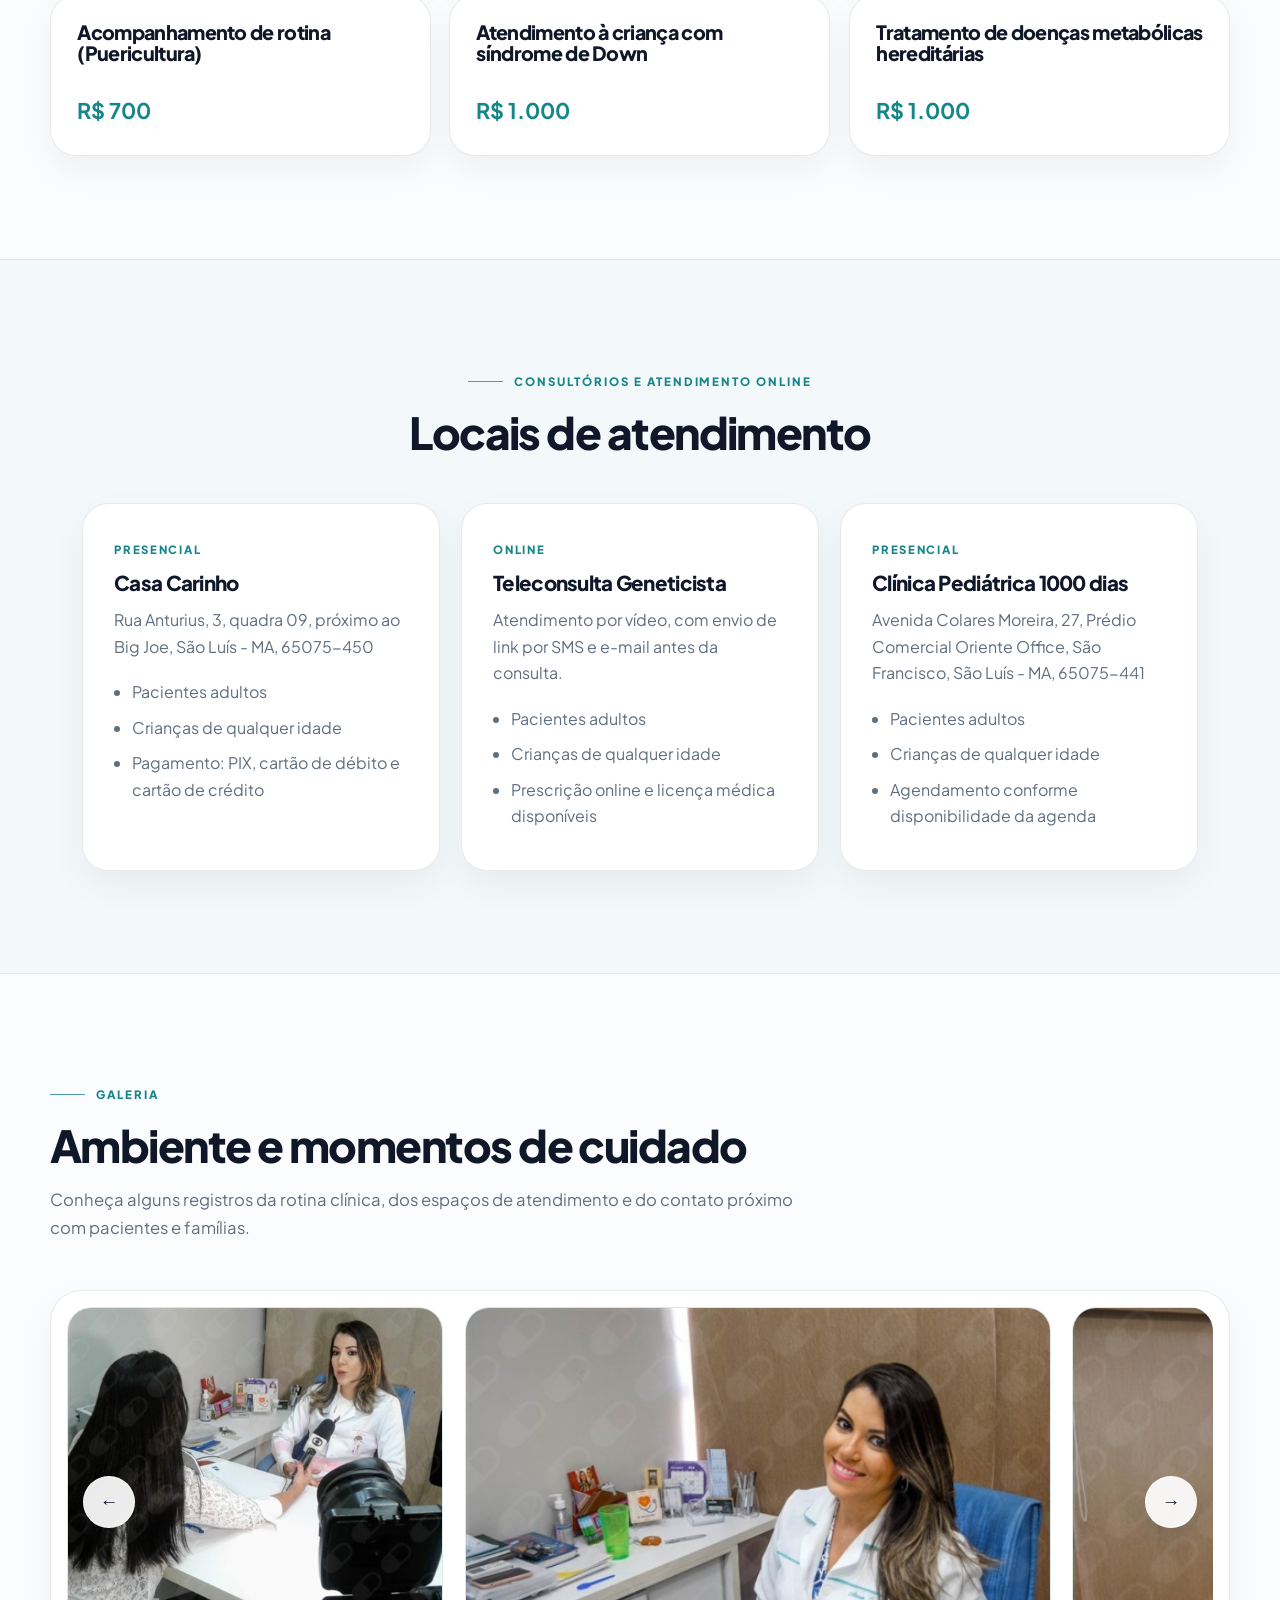
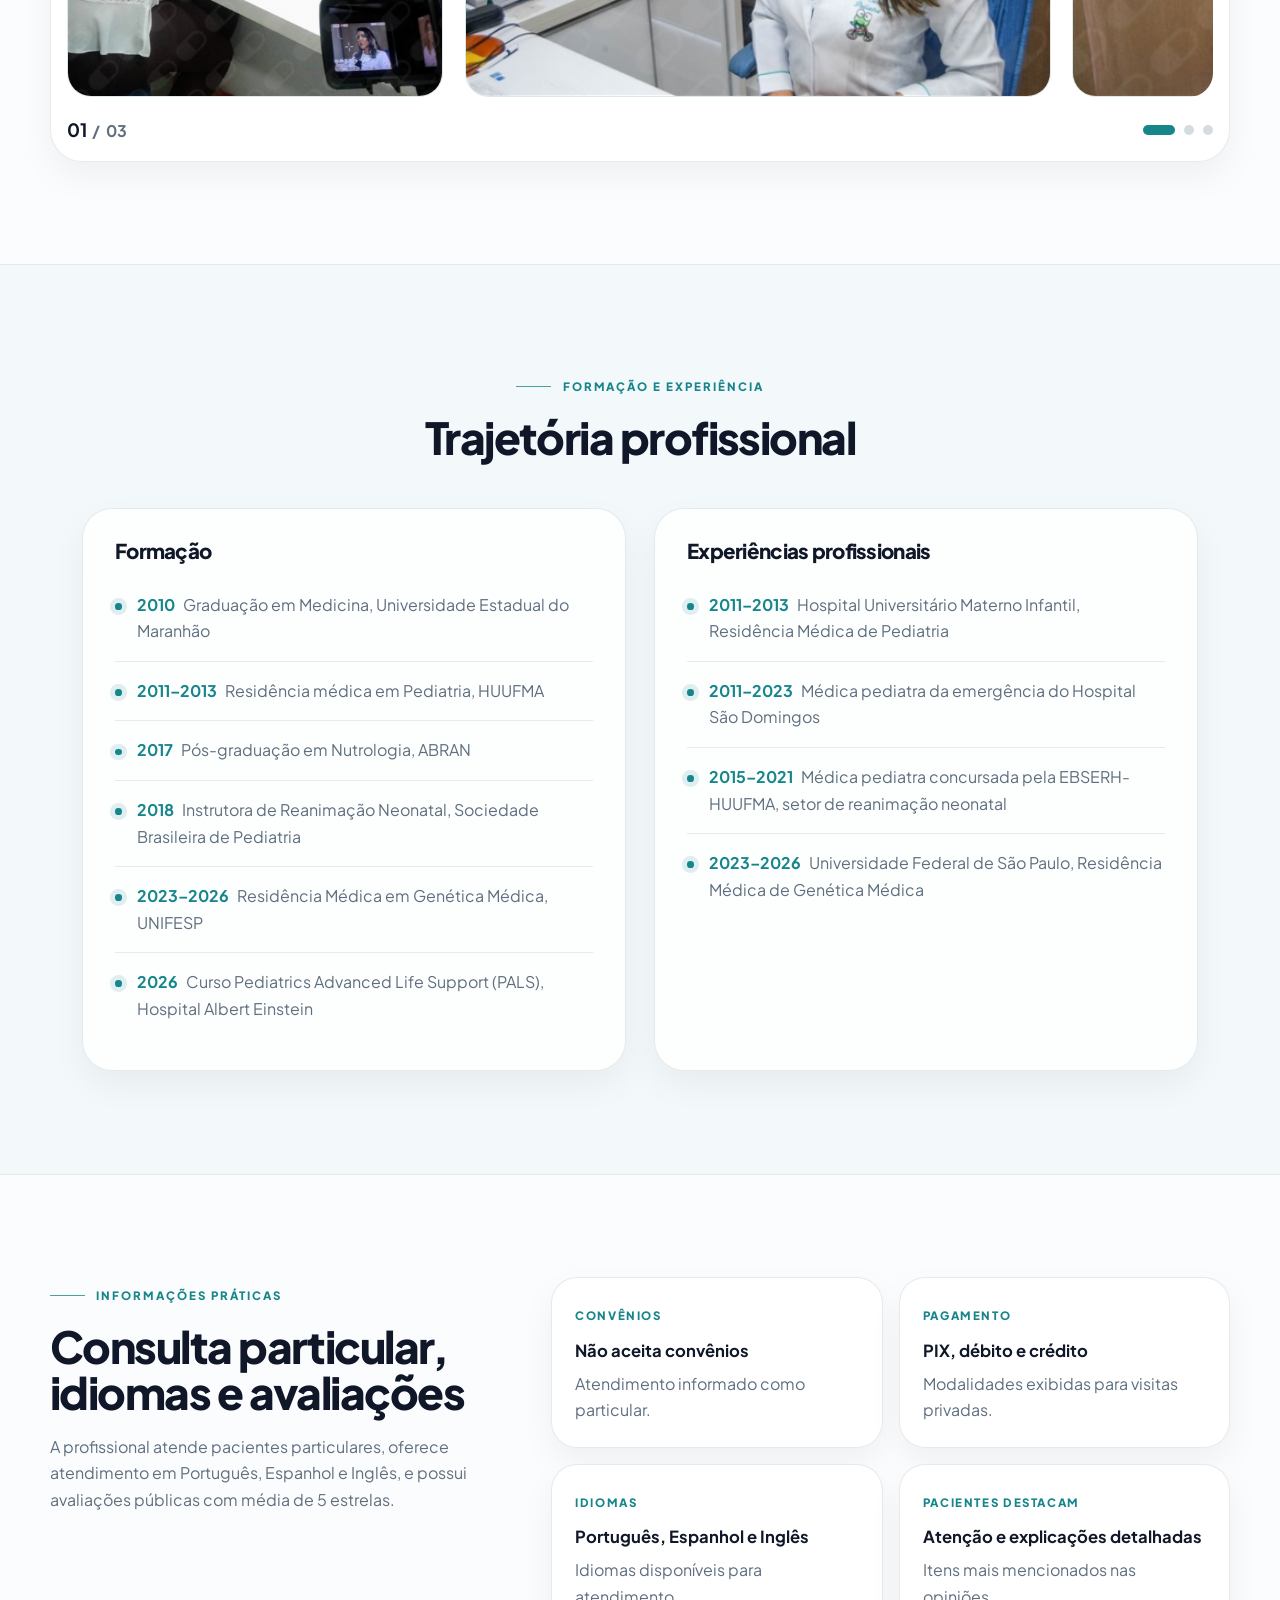
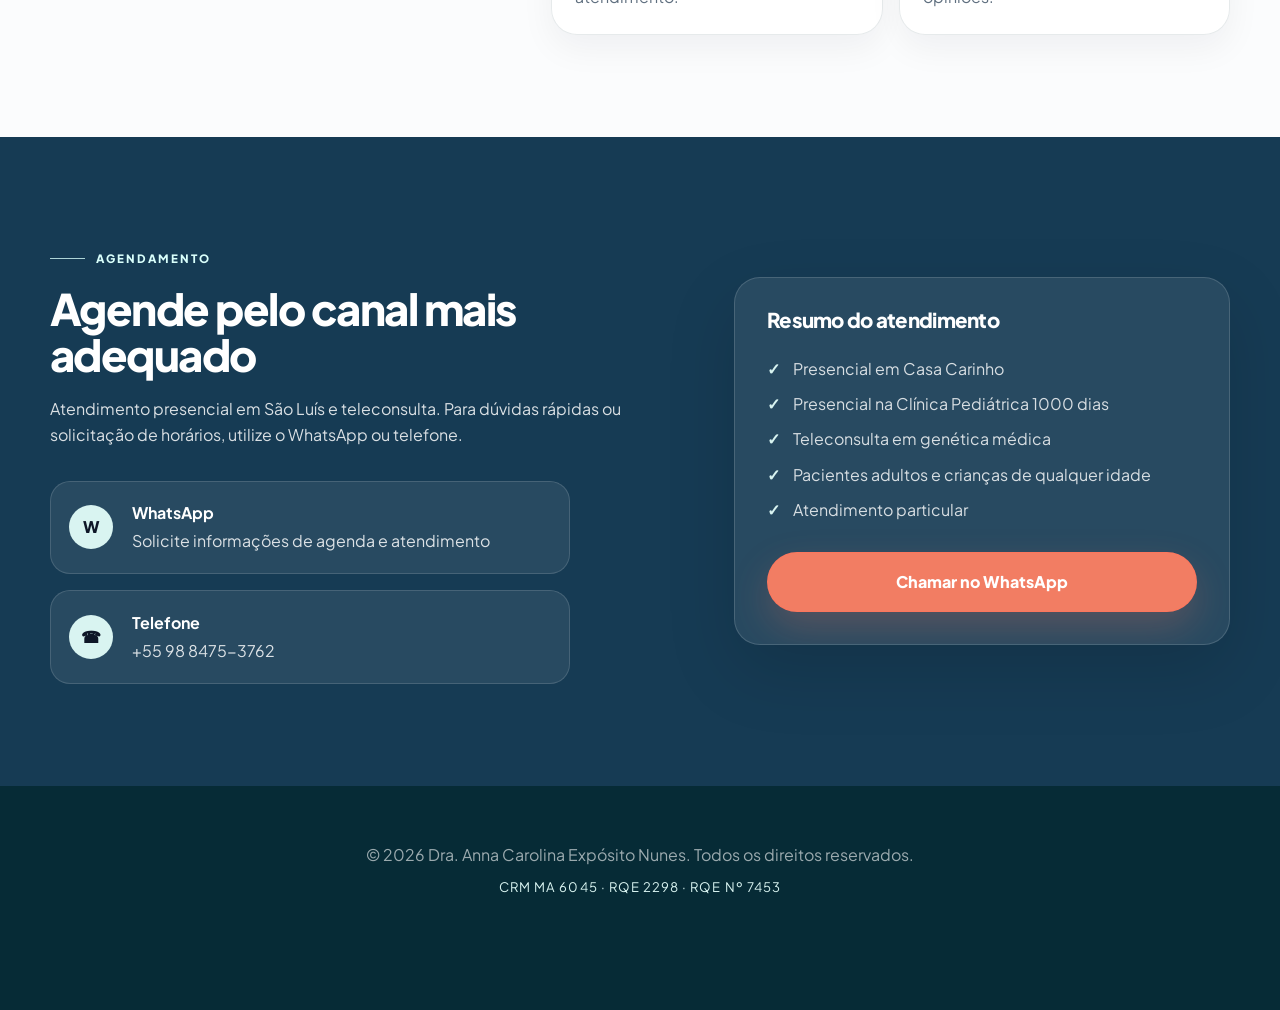
==== commit a46ade88: "add 404" ====
--- a/index.html
+++ b/index.html
@@ -32,7 +32,7 @@
           "addressCountry": "BR"
         }
       ],
-      "telephone": "+55 98 2441-0592",
+      "telephone": "+55 98 8475-3762",
       "availableLanguage": ["Português", "Espanhol", "Inglês"]
     }
     </script>
@@ -319,7 +319,7 @@
                     <h2>Agende pelo canal mais adequado</h2>
                     <p>Atendimento presencial em São Luís e teleconsulta. Para dúvidas rápidas ou solicitação de horários, utilize o WhatsApp ou telefone.</p>
                     <div class="contact-methods">
-                        <a href="https://wa.me/559824410592?text=Ol%C3%A1%2C%20gostaria%20de%20informa%C3%A7%C3%B5es%20sobre%20agendamento%20com%20a%20Dra.%20Anna%20Carolina." target="_blank" rel="noopener" class="contact-item-link">
+                        <a href="https://wa.me/559884753762?text=Ol%C3%A1%2C%20gostaria%20de%20informa%C3%A7%C3%B5es%20sobre%20agendamento%20com%20a%20Dra.%20Anna%20Carolina." target="_blank" rel="noopener" class="contact-item-link">
                             <div class="contact-item">
                                 <span class="icon-circle">W</span>
                                 <div>
@@ -328,12 +328,12 @@
                                 </div>
                             </div>
                         </a>
-                        <a href="tel:+559824410592" class="contact-item-link">
+                        <a href="tel:+559884753762" class="contact-item-link">
                             <div class="contact-item">
                                 <span class="icon-circle">☎</span>
                                 <div>
                                     <h4>Telefone</h4>
-                                    <p>(98) 2441-0592</p>
+                                    <p>+55 98 8475-3762</p>
                                 </div>
                             </div>
                         </a>
@@ -348,7 +348,7 @@
                         <li>Pacientes adultos e crianças de qualquer idade</li>
                         <li>Atendimento particular</li>
                     </ul>
-                    <a href="https://wa.me/559824410592?text=Ol%C3%A1%2C%20gostaria%20de%20informa%C3%A7%C3%B5es%20sobre%20agendamento%20com%20a%20Dra.%20Anna%20Carolina." target="_blank" rel="noopener" class="btn-primary full-width">Chamar no WhatsApp</a>
+                    <a href="https://wa.me/559884753762?text=Ol%C3%A1%2C%20gostaria%20de%20informa%C3%A7%C3%B5es%20sobre%20agendamento%20com%20a%20Dra.%20Anna%20Carolina." target="_blank" rel="noopener" class="btn-primary full-width">Chamar no WhatsApp</a>
                 </div>
             </div>
         </section>
@@ -361,7 +361,7 @@
         </div>
     </footer>
 
-    <a class="floating-whatsapp" href="https://wa.me/559824410592?text=Ol%C3%A1%2C%20gostaria%20de%20informa%C3%A7%C3%B5es%20sobre%20agendamento%20com%20a%20Dra.%20Anna%20Carolina." target="_blank" rel="noopener" aria-label="Abrir conversa no WhatsApp">
+    <a class="floating-whatsapp" href="https://wa.me/559884753762?text=Ol%C3%A1%2C%20gostaria%20de%20informa%C3%A7%C3%B5es%20sobre%20agendamento%20com%20a%20Dra.%20Anna%20Carolina." target="_blank" rel="noopener" aria-label="Abrir conversa no WhatsApp">
         <svg viewBox="0 0 32 32" aria-hidden="true" focusable="false">
             <path d="M16.01 3.2c-7.05 0-12.78 5.7-12.78 12.72 0 2.24.59 4.43 1.72 6.36L3.1 29l6.9-1.8a12.83 12.83 0 0 0 6.01 1.5c7.05 0 12.79-5.7 12.79-12.72S23.06 3.2 16.01 3.2Zm0 23.35c-1.94 0-3.83-.52-5.5-1.51l-.39-.23-4.1 1.07 1.1-3.98-.26-.41a10.52 10.52 0 0 1-1.61-5.57c0-5.84 4.83-10.6 10.76-10.6 5.94 0 10.77 4.76 10.77 10.6 0 5.84-4.83 10.63-10.77 10.63Zm5.9-7.96c-.32-.16-1.9-.93-2.2-1.04-.3-.1-.52-.16-.74.16-.22.32-.85 1.04-1.04 1.26-.19.21-.38.24-.7.08-.32-.16-1.36-.5-2.6-1.6-.96-.85-1.6-1.9-1.79-2.22-.19-.32-.02-.49.14-.65.14-.14.32-.37.48-.56.16-.19.21-.32.32-.54.1-.21.05-.4-.03-.56-.08-.16-.74-1.78-1.01-2.43-.27-.64-.54-.55-.74-.56h-.63c-.21 0-.56.08-.85.4-.29.32-1.12 1.09-1.12 2.67 0 1.57 1.15 3.09 1.31 3.3.16.21 2.26 3.44 5.48 4.82.77.33 1.36.53 1.83.68.77.24 1.47.21 2.02.13.62-.09 1.9-.77 2.17-1.52.27-.75.27-1.39.19-1.52-.08-.13-.29-.21-.61-.37Z"/>
         </svg>
